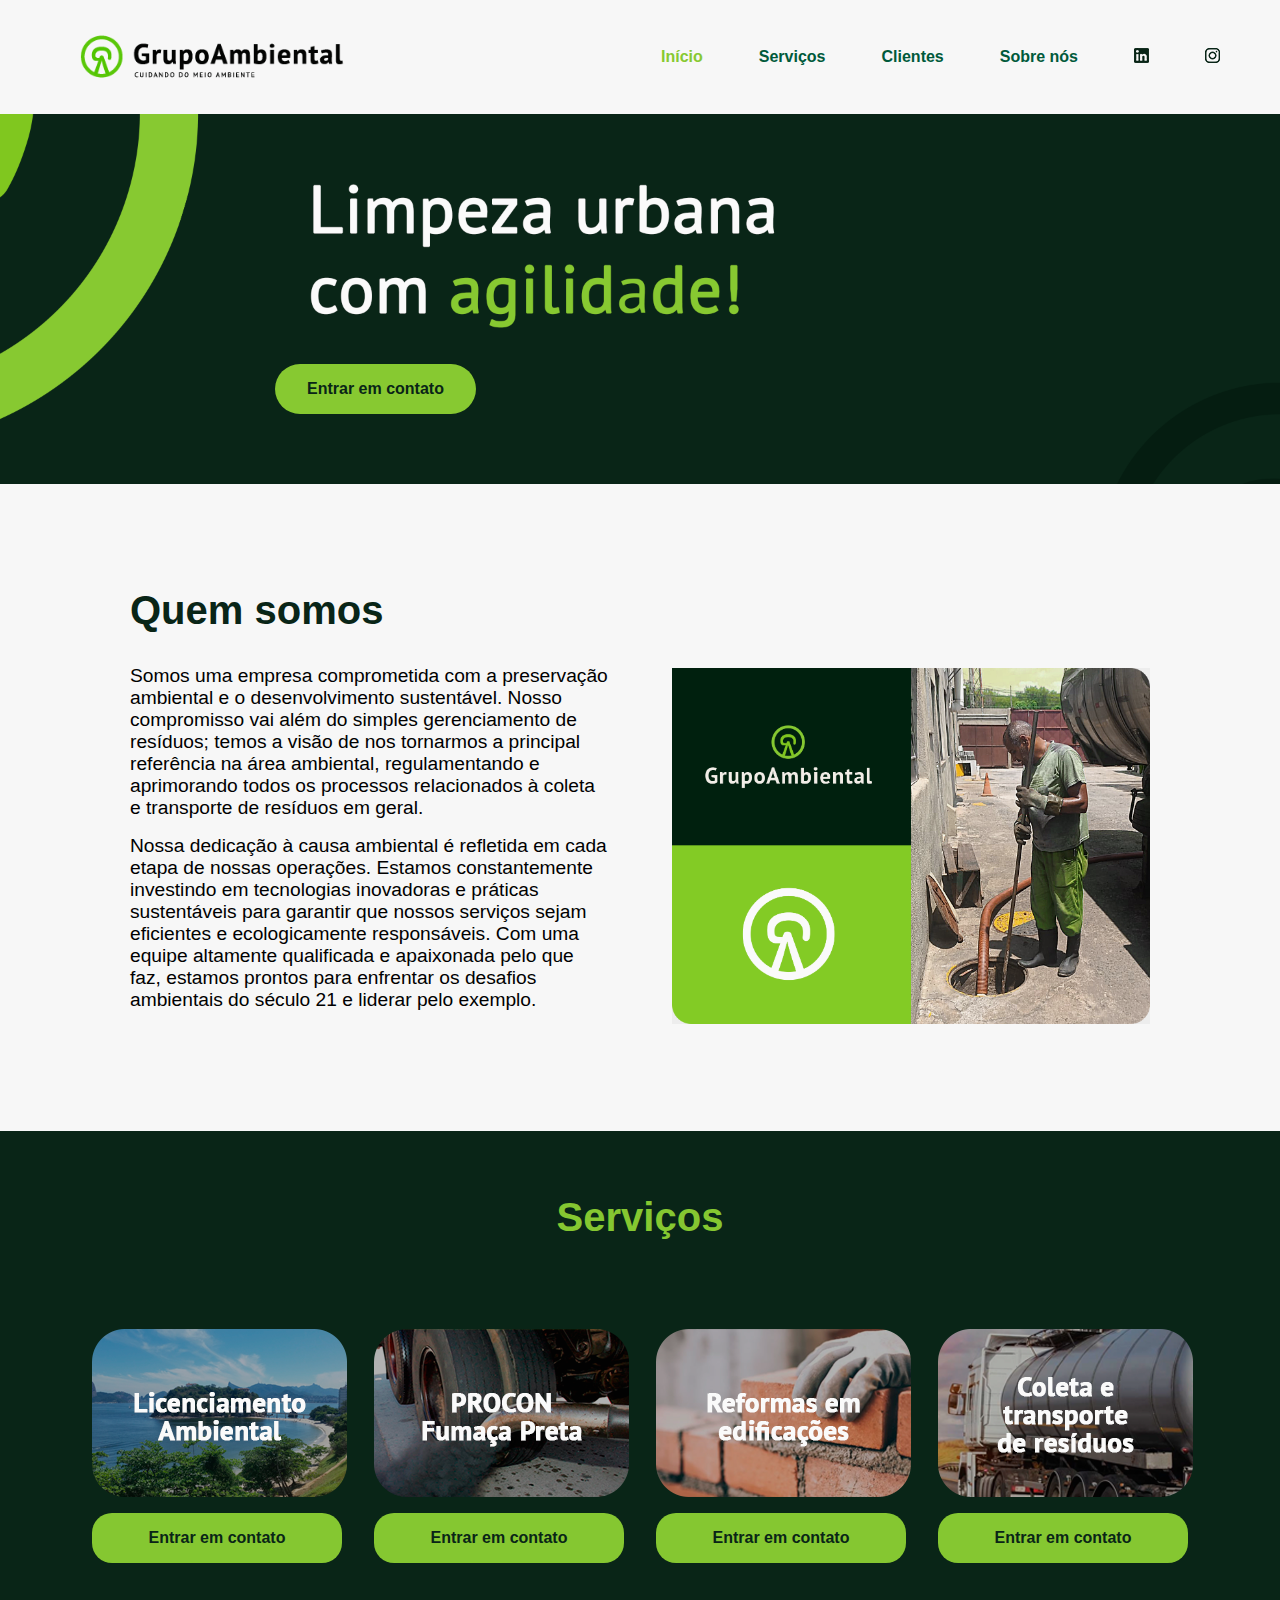
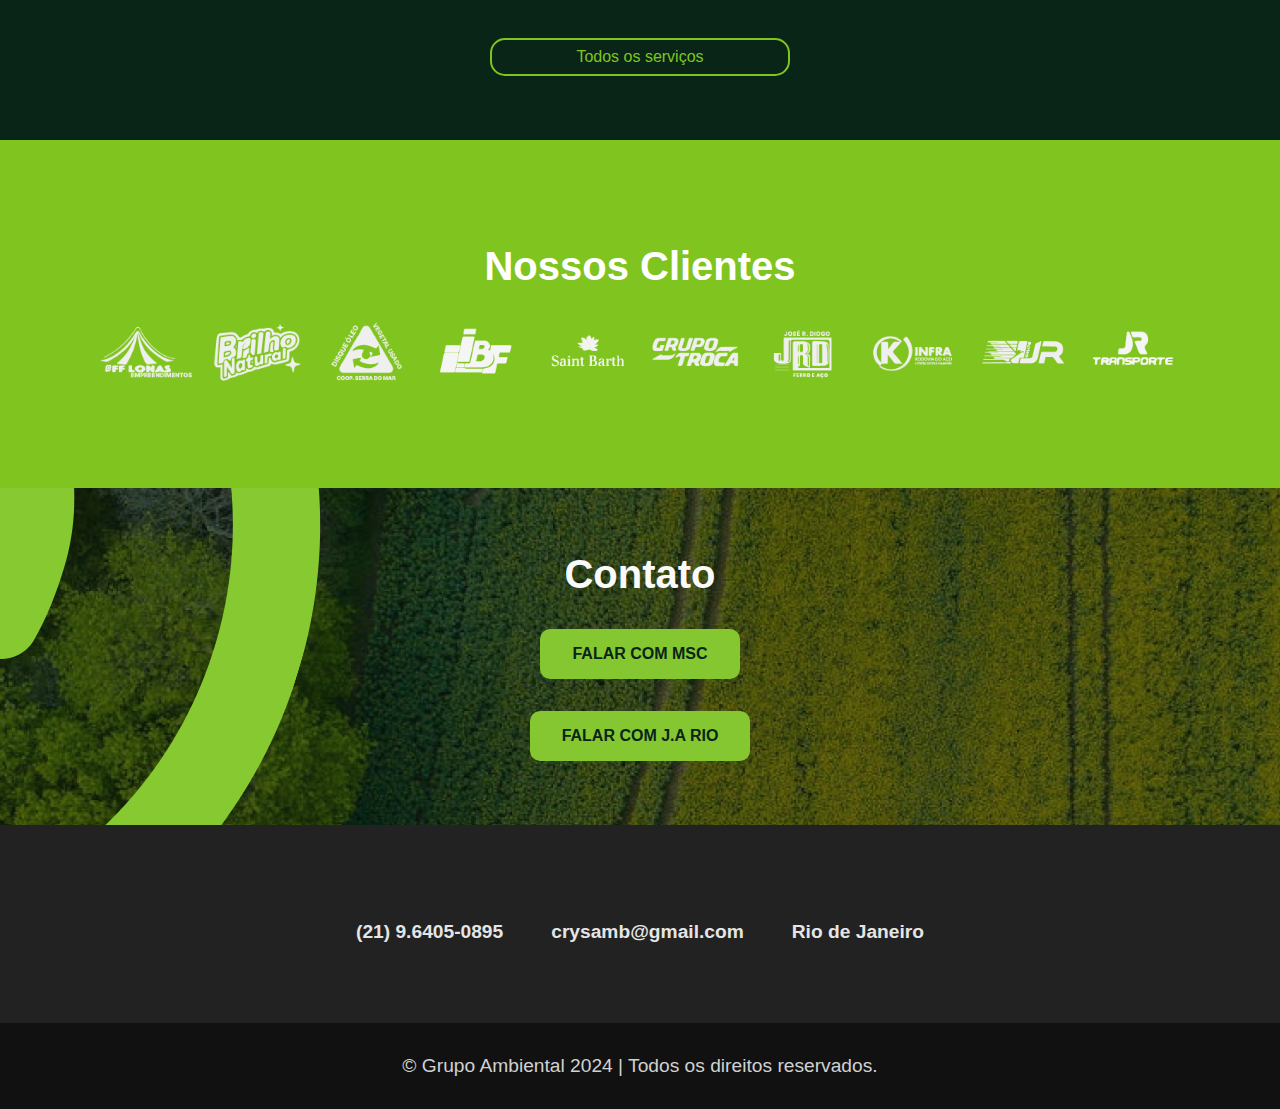
==== index.html @ b9281886 "99.1%" ====
<!DOCTYPE html>
<html lang="pt-BR">

<head>
  <meta charset="UTF-8">
  <meta name="viewport" content="width=device-width, initial-scale=1.0">
  <link rel="icon" href="./assets/img/info/favicon.png" type="image/png">
  <link rel="stylesheet" href="https://cdnjs.cloudflare.com/ajax/libs/font-awesome/6.5.1/css/all.min.css" integrity="sha512-DTOQO9RWCH3ppGqcWaEA1BIZOC6xxalwEsw9c2QQeAIftl+Vegovlnee1c9QX4TctnWMn13TZye+giMm8e2LwA==" crossorigin="anonymous" referrerpolicy="no-referrer" />
  <link rel="stylesheet" href="./assets/css/style.css">
  <title>Grupo Ambiental</title>
</head>

<body>

  <header class="header">
    <nav class="header-nav">
      <a href="./">
        <img class="logo" src="./assets/img/01.png" alt="Logo">
      </a>
      <nav data-menu="suave">
        <ul class="nav">
          <li><a href="./" class="ativo">Início</a></li>
          <li><a href="./assets/pages/servicos.html">Serviços</a></li>
          <li><a href="./assets/pages/clientes.html">Clientes</a></li>
          <li><a href="./assets/pages/sobre-nos.html">Sobre nós</a></li>
          <li>
            <a href="">
              <img src="./assets/img/info/linkedin.png" alt="linedkin">
            </a></li>
          <li>
            <a href="https://www.instagram.com/grupoambientalrj">
              <img src="./assets/img/info/insta.png" alt="linedkin">
            </a></li>  
        </ul>
      </nav>
    </nav>
  </header>

  <section class="banner-bg" id="inicio">
    <div class="banner-container">
      <div class="banner-content">
        <a href="#"><i class="fa-brands fa-whatsapp"></i> Entrar em contato</a>
      </div>
    </div>
  </section>

  <main class="sobre" id="sobre">

    <div class="sobre-container">
      <h2 class="titulo">Quem somos</h2>
      <div class="sobre-content">

        <div class="sobre-item">
          <p>
            Somos uma empresa comprometida com a preservação ambiental e o desenvolvimento sustentável. Nosso compromisso vai além do simples gerenciamento de resíduos; temos a visão de nos tornarmos a principal referência na área ambiental, regulamentando e aprimorando todos os processos relacionados à coleta e transporte de resíduos em geral.
          </p>

          <p>
            Nossa dedicação à causa ambiental é refletida em cada etapa de nossas operações. Estamos constantemente investindo em tecnologias inovadoras e práticas sustentáveis para garantir que nossos serviços sejam eficientes e ecologicamente responsáveis. Com uma equipe altamente qualificada e apaixonada pelo que faz, estamos prontos para enfrentar os desafios ambientais do século 21 e liderar pelo exemplo.
          </p>
        </div>

        <figure>
          <img src="./assets/img/info/foto24.png" alt="imagem 2">
        </figure>
      </div>
    </div>
  </main>

  <section class="servicos" id="servicos">

    <div class="servicos-container">
      <h1 class="titulo">Serviços</h1>
      <div class="servicos-content">

        <div class="serv-item">
          <figure>
            <img src="./assets/img/info/serviço1.png" alt="">
          </figure>
          <a href="https://bit.ly/3y4d1Cp">Entrar em contato</a>
        </div>

        <div class="serv-item">
          <figure>
            <img src="./assets/img/info/serviço2.png" alt="">
          </figure>
          <div class="servico-foto"></div>
          <a href="#">Entrar em contato</a>
        </div>

        <div class="serv-item">
          <figure>
            <img src="./assets/img/info/serviço3.png" alt="">
          </figure>
          <div class="servico-foto"></div>
          <a href="#">Entrar em contato</a>
        </div>

        <div class="serv-item">
          <figure>
            <img src="./assets/img/info/serviço4.png" alt="">
          </figure>
          <div class="servico-foto"></div>
          <a href="#">Entrar em contato</a>
        </div>

        
      </div>
      <a class="outline-btn" href="./assets/pages/servicos.html">Todos os serviços</a>
    </div>
  </section>

  <section class="clientes">
    <div class="clientes-container">
      <h1 class="titulo">Nossos Clientes</h1>
      <div class="clientes-lista">
        <ul id="clientes-carousel">
          <li class="clientes-item">
            <img src="./assets/img/info/logo1.png" alt="Logo Cliente">
          </li>
          <li class="clientes-item">
            <img src="./assets/img/info/logo2.png" alt="Logo Cliente">
          </li>
          <li class="clientes-item">
            <img src="./assets/img/info/logo3.png" alt="Logo Cliente">
          </li>
          <li class="clientes-item">
            <img src="./assets/img/info/logo4.png" alt="Logo Cliente">
          </li>
          <li class="clientes-item">
            <img src="./assets/img/info/logo5.png" alt="Logo Cliente">
          </li>
          <li class="clientes-item">
            <img src="./assets/img/info/logo6.png" alt="Logo Cliente">
          </li>
          <li class="clientes-item">
            <img src="./assets/img/info/logo7.png" alt="Logo Cliente">
          </li>
          <li class="clientes-item">
            <img src="./assets/img/info/logo8.png" alt="Logo Cliente">
          </li>
          <li class="clientes-item">
            <img src="./assets/img/info/logo9.png" alt="Logo Cliente">
          </li>
          <li class="clientes-item">
            <img src="./assets/img/info/logo10.png" alt="Logo Cliente">
          </li>
        </ul>
      </div>
    </div>
  </section>
  
  

  <section class="contato" id="contato">
    <div class="contato-container">
      <h1 class="contato-titulo">Contato</h1>

      <div class="contato-content">
        <a href="https://bit.ly/3y4d1Cp">Falar com MSC</a>
        <a href="https://bit.ly/3UNUGT0">Falar com J.A Rio</a>
      </div>
    </div>
  </section>

  <footer class="footer">
    <div class="footer-container">
      <section class="footer-content">
        <div class="footer-contato">

          <div class="contato-item">
            <i class="fa-solid fa-phone"></i>
            <a href="tel:+5521964050895">(21) 9.6405-0895</a>
          </div>

          <div class="contato-item">
            <i class="fa-solid fa-envelope"></i>
            <a href="mailto:crysamb@gmail.com">crysamb@gmail.com</a>
          </div>

          <div class="contato-item">
            <i class="fa-solid fa-location-dot"></i>
            <a href="#">Rio de Janeiro</a>
          </div>

        </div>
      </section>

    </div>
    <div class="footer-copy-bg">
      <div class="footer-copy">
        <p>&copy; Grupo Ambiental 2024 | Todos os direitos reservados.</p>
      </div>
    </div>
  </footer>
  <script type="module" src="./assets/js/script.js" defer></script>
</body>

</html>
---- assets/css/style.css ----
* {
  margin: 0;
  padding: 0;
  box-sizing: border-box;
}

body {
  font-family: "PT Sans", sans-serif;
  font-weight: 400;
  font-style: normal;
  background-color: #f7f7f7;
}

a {
  text-decoration: none;
  display: block;
}

img {
  max-width: 100%;
  display: block;
}

ul {
  list-style: none;
}

p {
  font-size: 1.2rem;
}

.titulo {
  font-size: 2.5rem;
  margin-bottom: 2rem;
}

.subtitulo {
  font-size: 1.5rem;
  font-weight: 700;
  line-height: 1.5;
}

.header {
  border-bottom: 1px solid rgba(0, 0, 0, 0.2);
}

.header-nav {
  /* background-color: white; */
  max-width: 1200px;
  margin: 0 auto;

  display: flex;
  flex-wrap: wrap;
  /* justify-content: center; */
  justify-content: space-between;
  align-items: center;
}

.logo {
  width: 80%;
}

.header ul {
  display: flex;
  flex-wrap: wrap;
  justify-content: center;
  list-style: none;
  gap: 1rem;
}

.nav li a {
  padding: 10px 20px;
  color: #005a3b;
  font-weight: bold;
}

.nav li a:hover {
  color: rgb(221, 213, 206);
}

nav li a.ativo {
  color: #87c931;
}

.banner-bg {
  display: flex;
  flex-wrap: wrap;
  text-align: center;
  position: relative;
  margin-top: -1px; /* Corrigindo o espaço abaixo da navegação */
}

.banner-bg::before {
  content: '';
  background-image: url('../img/info/foto23.png');
  /* background-size: contain; */
  background-size: 100%;
  background-repeat: no-repeat;
  background-position: center;
  position: absolute;
  top: 0;
  left: 0;
  bottom: 0;
  right: 0;
  opacity: 1;
}

.banner-container {
  position: relative;
  width: 1200px;
  height: 370px;
  margin: 0 auto;
  text-align: left;
  /* background: linear-gradient(to right, rgba(0, 90, 59, 1), rgba(0, 255, 0, 0)); */
}

.banner-content {
  display: flex;
  flex-direction: column;
  justify-content: center;
  color: white;
  /* width: 450px; */
  /* padding: 1.5rem; */
  height: 100%;
  text-align: center;
}

.banner-content h1 {
  font-size: 2.5rem;
  letter-spacing: 1.5px;
  font-weight: bold;
}

.banner-content a {
  background-color: #87c931;
  color: #092517;
  padding: 1rem 2rem;
  border-radius: 50px;
  font-weight: 600;
  /* font-size: 16px; */
  margin-top: 180px;
  margin-left: 235px;
  text-align: center;
  transition: .3s;
  align-self: flex-start;
}

.banner-bg a:hover {
  background-color: rgb(233, 225, 220);
}


.sobre {
  padding: 4rem 0;
}

.sobre-container {
  max-width: 1100px;
  padding: 40px;
  margin: 0 auto;
}

.sobre-container .titulo {
  color: #092517;
}

.subt::after {
  content: '';
  display: block;
  width: 50%;
  height: 2px;
  background-color: chocolate;
  margin: 30px auto;
}

.sobre-content {
  display: grid;
  grid-template-columns: 1fr 1fr;
  flex-wrap: wrap;
  gap: 4rem;
  align-items: center;
}

.sobre-item p {
  margin-bottom: 1rem;
}

.sobre-content img {
  width: 100%;
  /* height: 400px; */
}

.servicos {
  background: #092517;
  text-align: center;
  padding: 4rem 0;
}

.servicos-container {
  max-width: 1200px;
  margin: 0 auto;
}

.servicos-container .titulo {
  color: #85c731;
  margin-bottom: 4rem;
}

.servicos-content {
  display: flex;
  flex-wrap: wrap;
  gap: 2rem;
  padding: 25px;
  justify-content: center;
  align-items: center;
}

.serv-item {
  display: flex;
  flex-direction: column;
  width: 250px;
  color: #85c731;
  transition: 0.3s;
}

.serv-item:hover {
  transform: scale(1.2);
}

.serv-item figure {
  border: none;
  width: 255px;
  height: 168px;
  object-fit: cover;
  border-radius: 20px;
  overflow: hidden;
  margin: 0 auto;
  margin-bottom: 1rem;
}

.serv-item p {
  margin: 0.8rem 0;
}

.serv-item a {
  background: #85c731;
  color: #092517;
  font-weight: bold;
  padding: 1rem 2rem;
  border-radius: 20px;
  transition: .3s;
}

.serv-item a:hover {
  background: chocolate;
}

.outline-btn {
  background: none; /* Removido o preenchimento */
  border: 2px solid #80c51f; /* Adicionado contorno */
  color: #80c51f; /* Cor do texto */
  padding: 0.5rem 1rem; /* Ajuste de espaçamento interno */
  cursor: pointer;
  border-radius: 15px;
  width: 300px;
  margin: 0 auto;
  margin-top: 50px;
}

.outline-btn:hover {
  background: #80c51f; /* Adiciona preenchimento ao passar o mouse */
  color: white; /* Altera a cor do texto ao passar o mouse */
}

.clientes {
  text-align: center;
  background: #80c51f;
  color: white;
  position: relative; /* Adicionado para posicionar as setas */
  padding: 40px;
}

.clientes-container {
  max-width: 90%; /* Reduzindo a largura para 70% */
  margin: 0 auto;
  padding: 4rem 0;
  position: relative; /* Adicionado para posicionar as setas */
}


.clientes ul {
  display: flex;
  flex-wrap: nowrap;
  gap: 1rem;
  justify-content: flex-start; /* Alterado para alinhar as logos à esquerda */
}

.clientes-item{
  width: 200px; 
}

.contato {
  background-image: url("../img/info/bannercontato.png");
}

.contato-container {
  max-width: 1200px;
  margin: 0 auto;
  padding: 4rem 0;
}

.contato-titulo {
  text-align: center;
  margin-bottom: 2rem;
  font-size: 2.5rem;
  color: #fafafa;
}

.contato-content {
  display: flex;
  flex-wrap: wrap;
  flex-direction: column;
  justify-content: center;
  gap: 2rem;
  align-items: center;
}

.contato-content a {
  padding: 1rem 2rem;
  background-color: #85c731;
  border-radius: 10px;
  color: #092517;
  text-transform: uppercase;
  font-weight: bold;
  transition: 0.3s;
}

.contato-content a:hover {
  background-color: chocolate;
}

.footer {
  background-color: #222222;
}

.footer-container {
  max-width: 1200px;
  margin: 0 auto;
  padding: 2rem 0;
}

.footer-content {
  text-align: center;
}

.footer-contato {
  display: flex;
  gap: 3rem;
  justify-content: center;
  padding: 3rem 0;
  flex-wrap: wrap;
}

.contato-item i {
  font-size: 2rem;
  color: #80c51f;
}

.contato-item a {
  margin-top: 1rem;
  color: #e5e5e5;
  font-size: 1.2rem;
  font-weight: bold;
}

.footer-copy-bg {
  background-color: #111111;
}

.footer-copy {
  text-align: center;
  font-size: 1.2rem;
  padding: 2rem 0;
  color: #d1d1d1;
  max-width: 1200px;
  margin: 0 auto;
}

@media (max-width: 900px) {
  .banner-container {
    height: 268px;
  }
  .footer-contato {
    flex-direction: column;
  }
  .sobre-content {
    grid-template-columns: 1fr;
  }
  .clientes-lista {
    overflow-x: auto;
  }
  .clientes ul {
    justify-content: flex-start;
  }
}
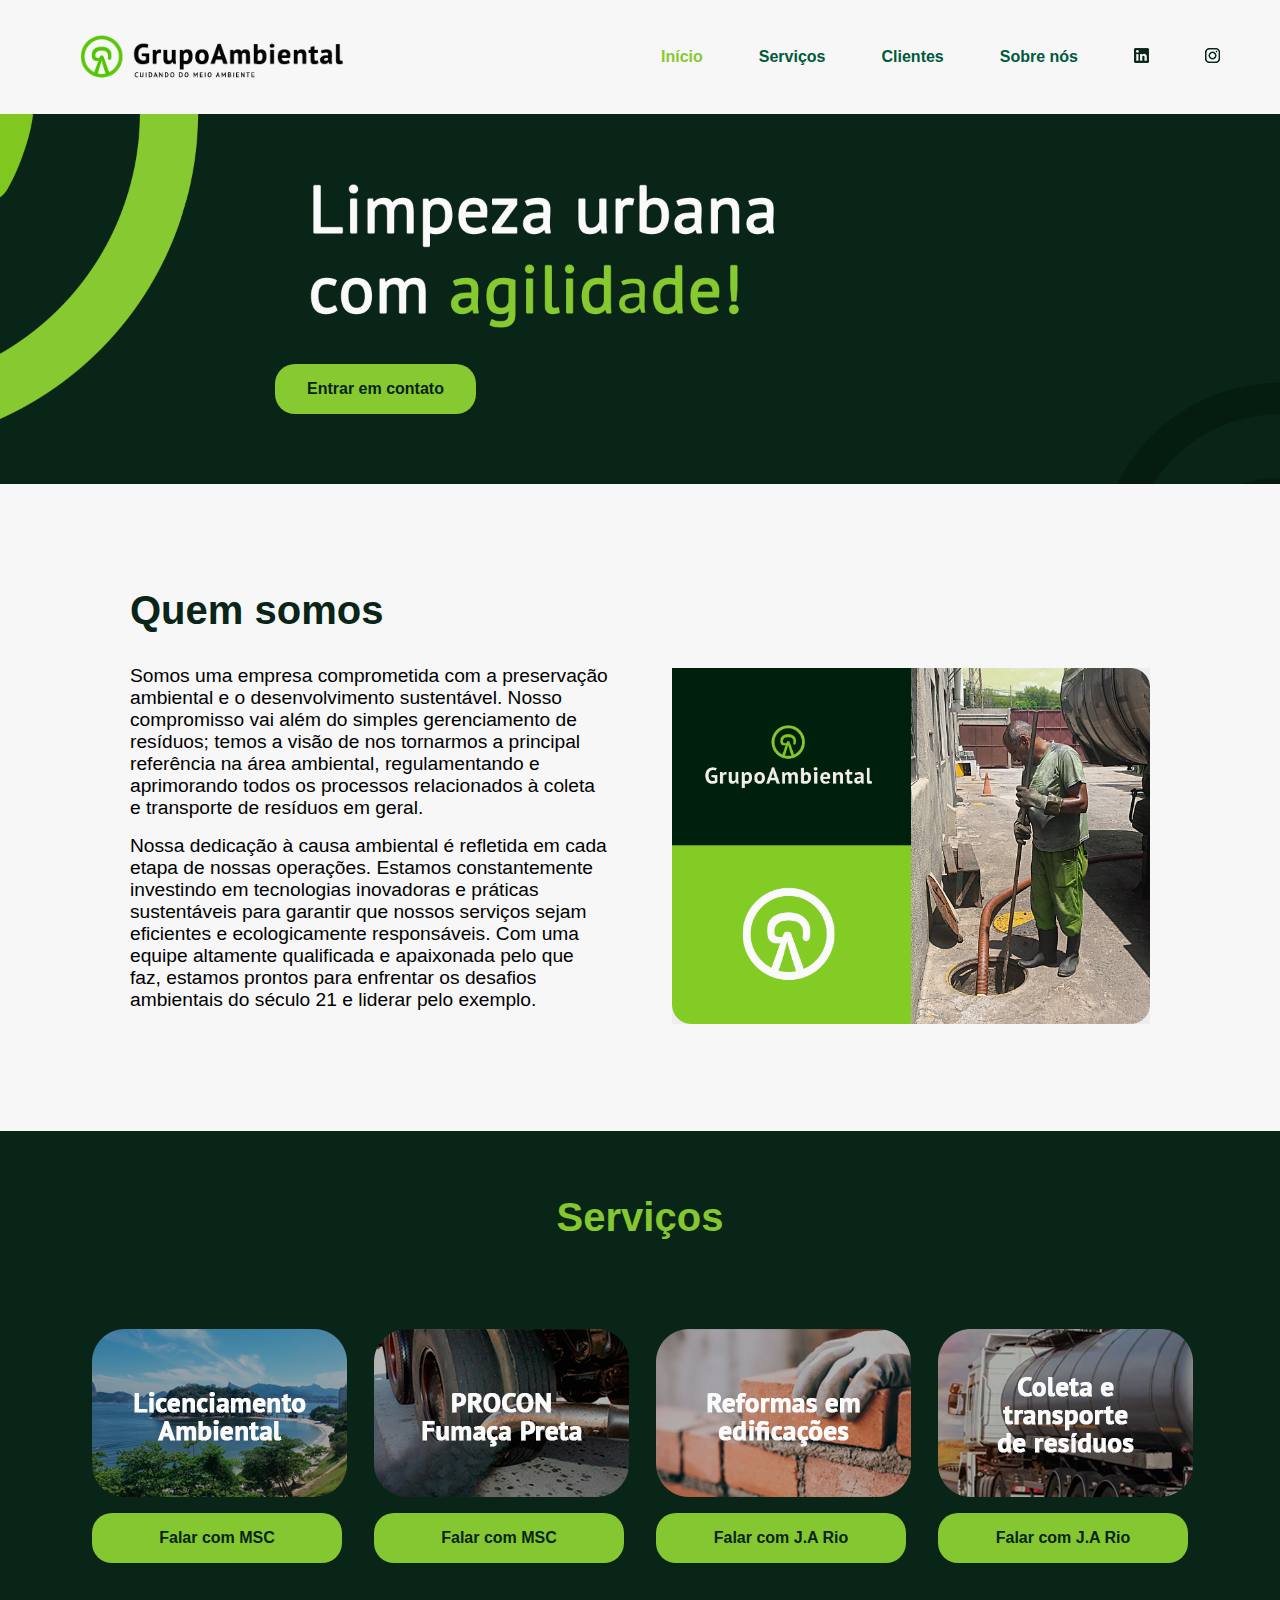
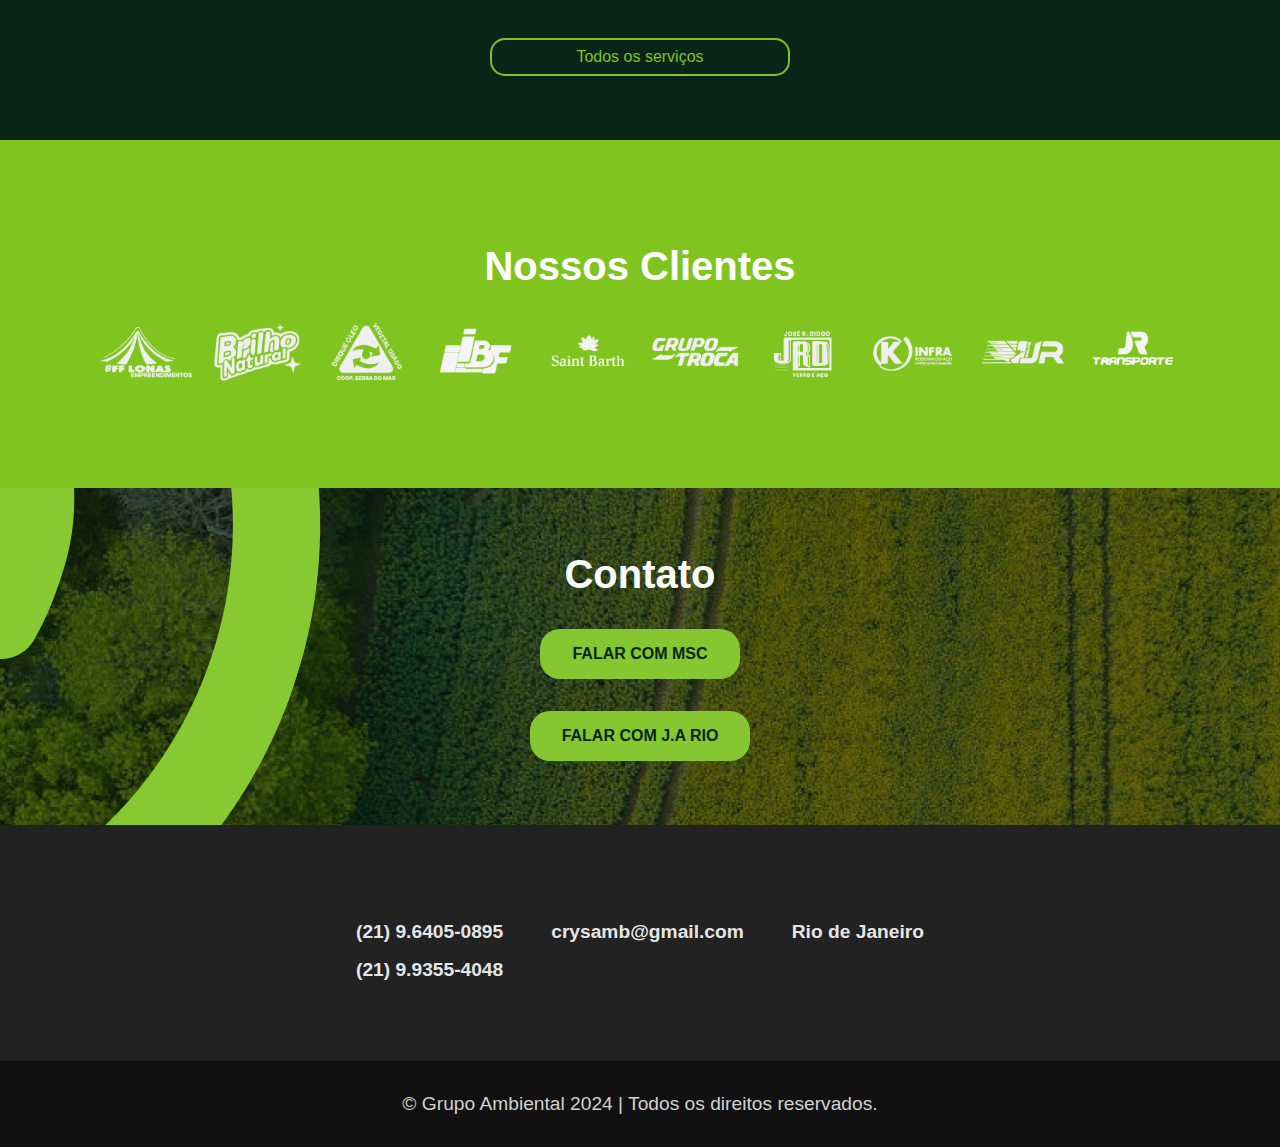
==== commit ba90c6c6: "falta o responsivo" ====
--- a/index.html
+++ b/index.html
@@ -39,7 +39,7 @@
   <section class="banner-bg" id="inicio">
     <div class="banner-container">
       <div class="banner-content">
-        <a href="#"><i class="fa-brands fa-whatsapp"></i> Entrar em contato</a>
+        <a href="#"><i class="fa-brands fa-whatsapp"></i>Entrar em contato</a>
       </div>
     </div>
   </section>
@@ -77,7 +77,8 @@
           <figure>
             <img src="./assets/img/info/serviço1.png" alt="">
           </figure>
-          <a href="https://bit.ly/3y4d1Cp">Entrar em contato</a>
+          
+          <a href="https://bit.ly/3y4d1Cp"><i class="fa-brands fa-whatsapp"></i>Falar com MSC</a>
         </div>
 
         <div class="serv-item">
@@ -85,7 +86,7 @@
             <img src="./assets/img/info/serviço2.png" alt="">
           </figure>
           <div class="servico-foto"></div>
-          <a href="#">Entrar em contato</a>
+          <a href="#"><i class="fa-brands fa-whatsapp"></i>Falar com MSC</a>
         </div>
 
         <div class="serv-item">
@@ -93,7 +94,7 @@
             <img src="./assets/img/info/serviço3.png" alt="">
           </figure>
           <div class="servico-foto"></div>
-          <a href="#">Entrar em contato</a>
+          <a href="#"><i class="fa-brands fa-whatsapp"></i>Falar com J.A Rio</a>
         </div>
 
         <div class="serv-item">
@@ -101,7 +102,7 @@
             <img src="./assets/img/info/serviço4.png" alt="">
           </figure>
           <div class="servico-foto"></div>
-          <a href="#">Entrar em contato</a>
+          <a href="#"><i class="fa-brands fa-whatsapp"></i>Falar com J.A Rio</a>
         </div>
 
         
@@ -157,8 +158,8 @@
       <h1 class="contato-titulo">Contato</h1>
 
       <div class="contato-content">
-        <a href="https://bit.ly/3y4d1Cp">Falar com MSC</a>
-        <a href="https://bit.ly/3UNUGT0">Falar com J.A Rio</a>
+        <a href="https://bit.ly/3y4d1Cp"><i class="fa-brands fa-whatsapp"></i>Falar com MSC</a>
+        <a href="https://bit.ly/3UNUGT0"><i class="fa-brands fa-whatsapp"></i>Falar com J.A Rio</a>
       </div>
     </div>
   </section>
@@ -170,17 +171,19 @@
 
           <div class="contato-item">
             <i class="fa-solid fa-phone"></i>
-            <a href="tel:+5521964050895">(21) 9.6405-0895</a>
+            <a>(21) 9.6405-0895</a>
+            <a>(21) 9.9355-4048</a>
+
           </div>
 
           <div class="contato-item">
             <i class="fa-solid fa-envelope"></i>
-            <a href="mailto:crysamb@gmail.com">crysamb@gmail.com</a>
+            <a>crysamb@gmail.com</a>
           </div>
 
           <div class="contato-item">
             <i class="fa-solid fa-location-dot"></i>
-            <a href="#">Rio de Janeiro</a>
+            <a>Rio de Janeiro</a>
           </div>
 
         </div>
--- a/assets/css/style.css
+++ b/assets/css/style.css
@@ -135,7 +135,7 @@
   background-color: #87c931;
   color: #092517;
   padding: 1rem 2rem;
-  border-radius: 50px;
+  border-radius: 20px;
   font-weight: 600;
   /* font-size: 16px; */
   margin-top: 180px;
@@ -144,6 +144,7 @@
   transition: .3s;
   align-self: flex-start;
 }
+
 
 .banner-bg a:hover {
   background-color: rgb(233, 225, 220);
@@ -328,7 +329,7 @@
 .contato-content a {
   padding: 1rem 2rem;
   background-color: #85c731;
-  border-radius: 10px;
+  border-radius: 20px;
   color: #092517;
   text-transform: uppercase;
   font-weight: bold;
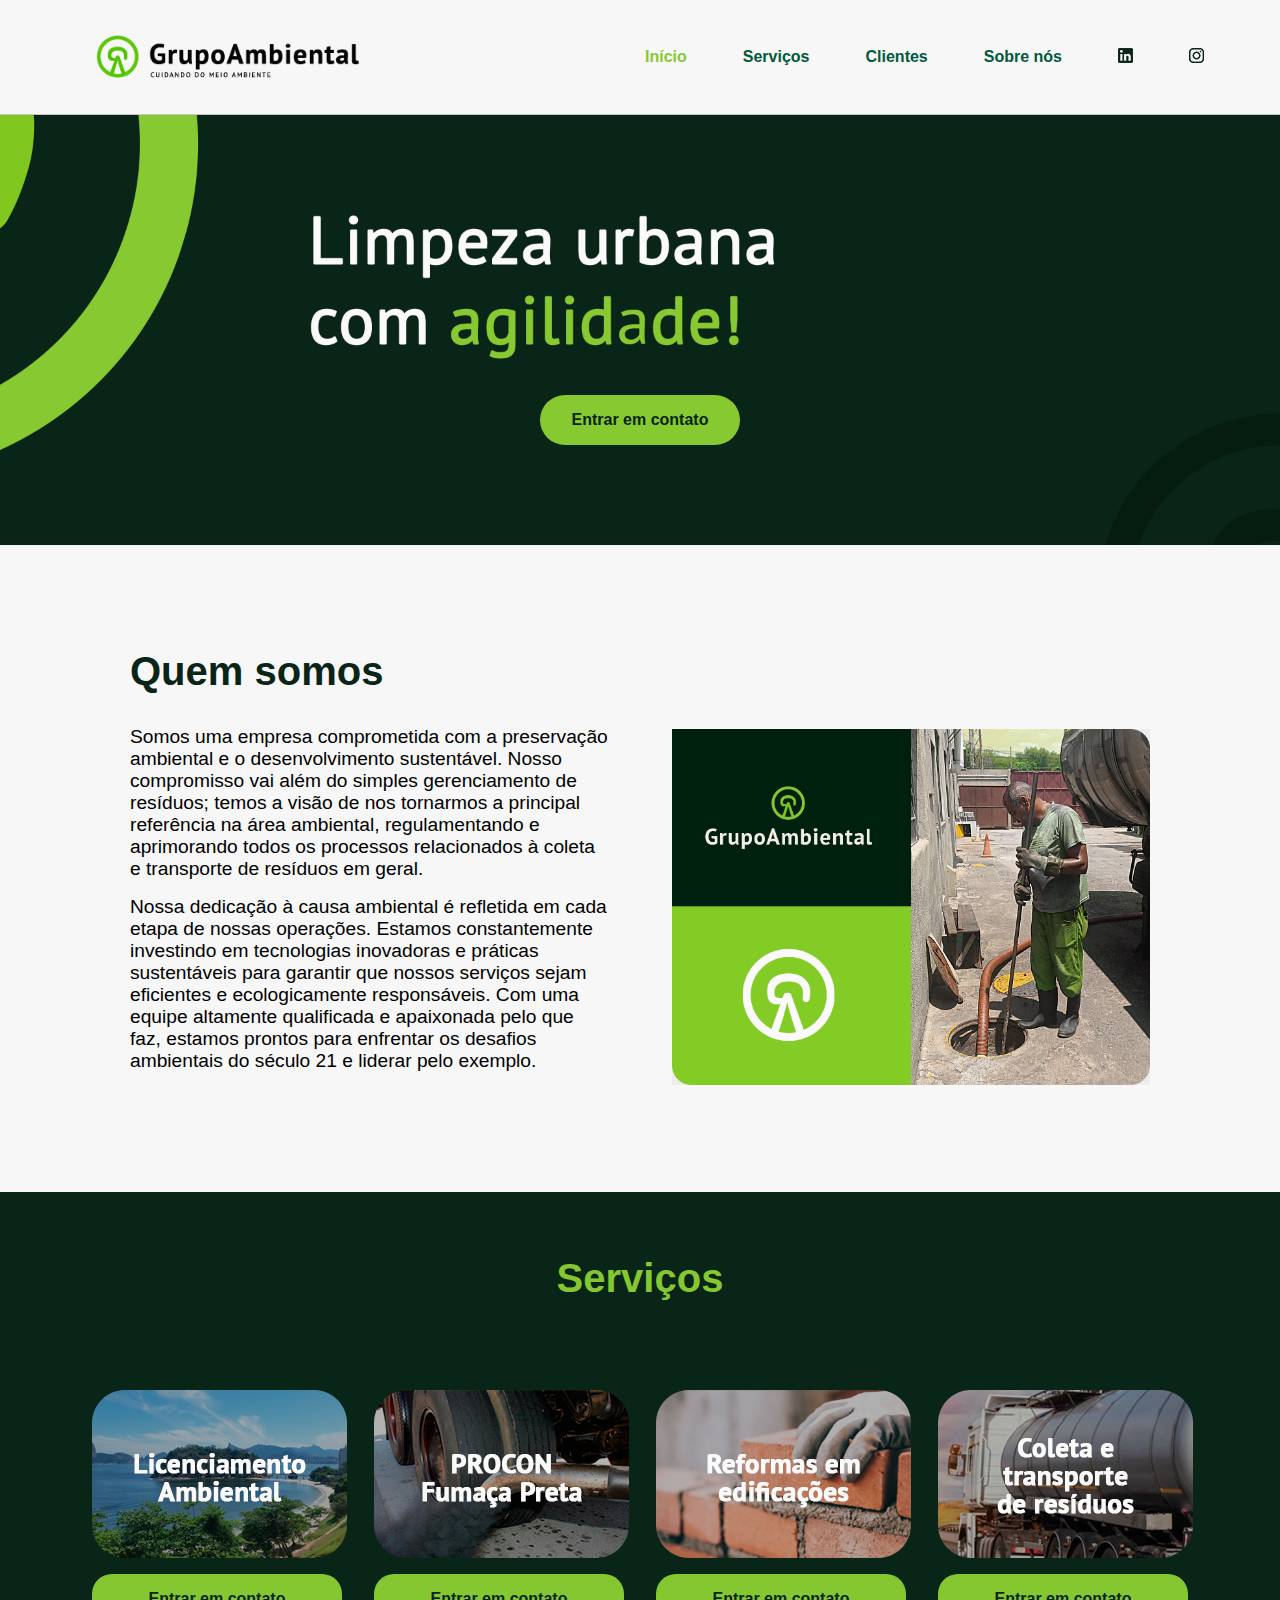
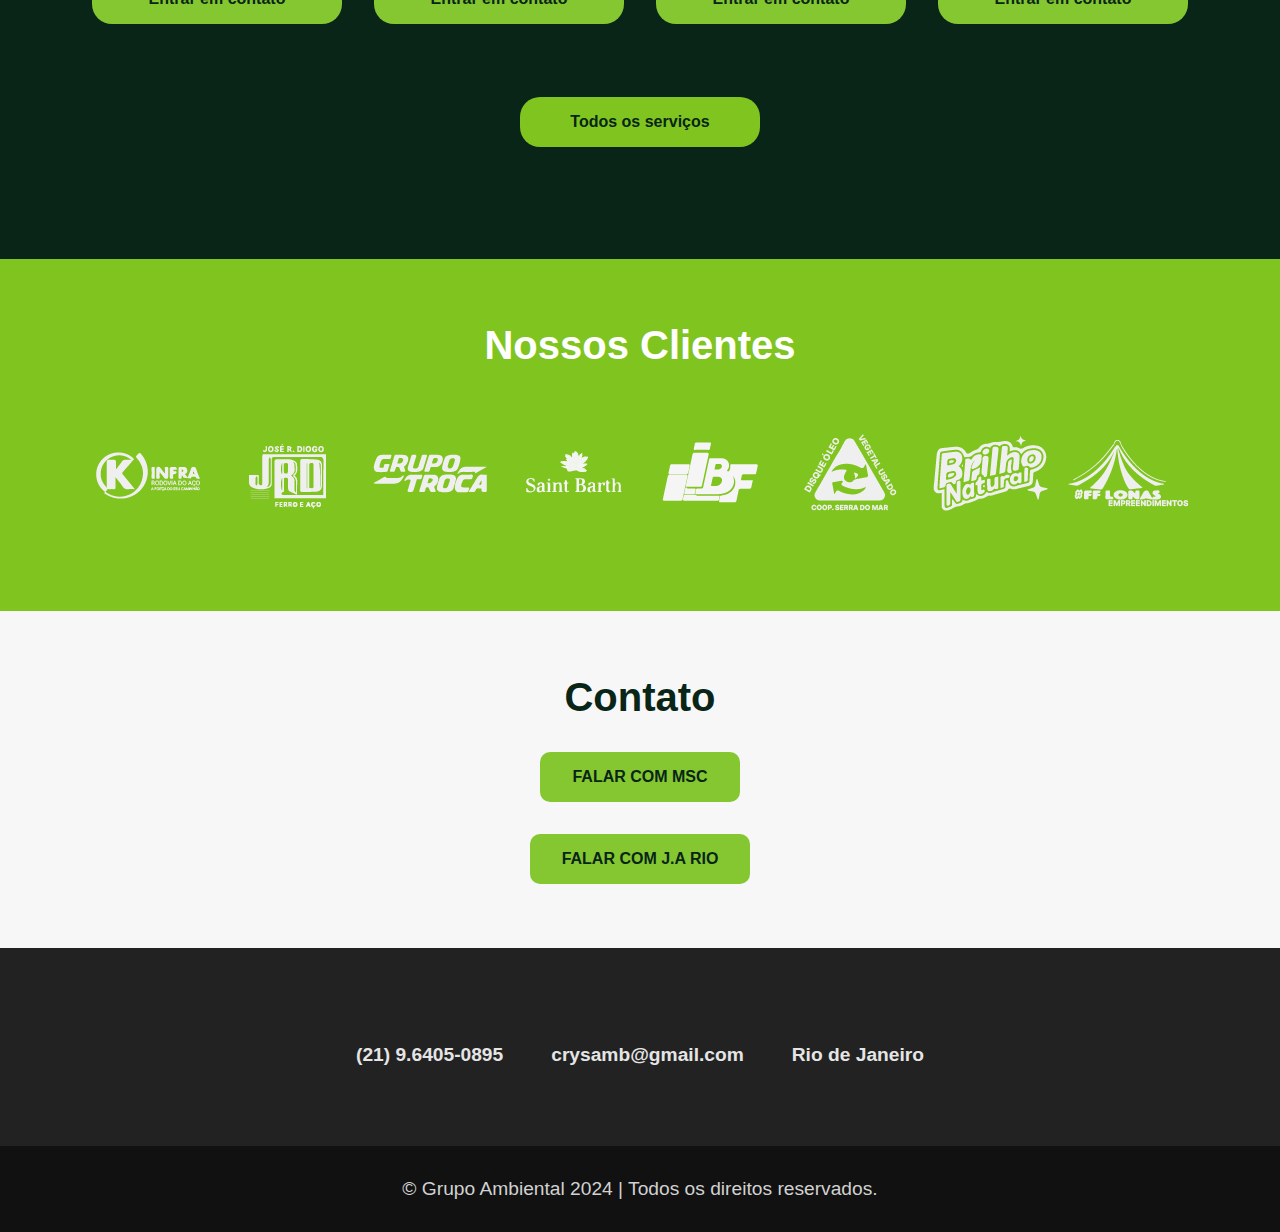
==== commit 5145db85: "Merge pull request #1 from freelancer-friends/lucasnovo" ====
--- a/index.html
+++ b/index.html
@@ -17,8 +17,11 @@
       <a href="./">
         <img class="logo" src="./assets/img/01.png" alt="Logo">
       </a>
-      <nav data-menu="suave">
-        <ul class="nav">
+      <nav id="nav">
+        <button id="btn-mobile">Menu
+          <span id="hamburguer"></span>
+        </button>
+        <ul id="menu">
           <li><a href="./" class="ativo">Início</a></li>
           <li><a href="./assets/pages/servicos.html">Serviços</a></li>
           <li><a href="./assets/pages/clientes.html">Clientes</a></li>
@@ -26,11 +29,13 @@
           <li>
             <a href="">
               <img src="./assets/img/info/linkedin.png" alt="linedkin">
-            </a></li>
+            </a>
+          </li>
           <li>
             <a href="https://www.instagram.com/grupoambientalrj">
               <img src="./assets/img/info/insta.png" alt="linedkin">
-            </a></li>  
+            </a>
+          </li>
         </ul>
       </nav>
     </nav>
@@ -39,7 +44,7 @@
   <section class="banner-bg" id="inicio">
     <div class="banner-container">
       <div class="banner-content">
-        <a href="#"><i class="fa-brands fa-whatsapp"></i>Entrar em contato</a>
+        <a href="#"><i class="fa-brands fa-whatsapp"></i> Entrar em contato</a>
       </div>
     </div>
   </section>
@@ -77,8 +82,7 @@
           <figure>
             <img src="./assets/img/info/serviço1.png" alt="">
           </figure>
-          
-          <a href="https://bit.ly/3y4d1Cp"><i class="fa-brands fa-whatsapp"></i>Falar com MSC</a>
+          <a href="https://bit.ly/3y4d1Cp">Entrar em contato</a>
         </div>
 
         <div class="serv-item">
@@ -86,7 +90,7 @@
             <img src="./assets/img/info/serviço2.png" alt="">
           </figure>
           <div class="servico-foto"></div>
-          <a href="#"><i class="fa-brands fa-whatsapp"></i>Falar com MSC</a>
+          <a href="#">Entrar em contato</a>
         </div>
 
         <div class="serv-item">
@@ -94,7 +98,7 @@
             <img src="./assets/img/info/serviço3.png" alt="">
           </figure>
           <div class="servico-foto"></div>
-          <a href="#"><i class="fa-brands fa-whatsapp"></i>Falar com J.A Rio</a>
+          <a href="#">Entrar em contato</a>
         </div>
 
         <div class="serv-item">
@@ -102,12 +106,10 @@
             <img src="./assets/img/info/serviço4.png" alt="">
           </figure>
           <div class="servico-foto"></div>
-          <a href="#"><i class="fa-brands fa-whatsapp"></i>Falar com J.A Rio</a>
+          <a href="#">Entrar em contato</a>
         </div>
-
-        
       </div>
-      <a class="outline-btn" href="./assets/pages/servicos.html">Todos os serviços</a>
+      <a class="btn-all-servicos" href="./assets/pages/servicos.html">Todos os serviços</a>
     </div>
   </section>
 
@@ -115,51 +117,42 @@
     <div class="clientes-container">
       <h1 class="titulo">Nossos Clientes</h1>
       <div class="clientes-lista">
-        <ul id="clientes-carousel">
+        <ul>
           <li class="clientes-item">
-            <img src="./assets/img/info/logo1.png" alt="Logo Cliente">
+            <img src="./assets/img/info/logo8.png" alt="Logo Cliente">
+          </li>
+          <li class="clientes-item">
+            <img src="./assets/img/info/logo7.png" alt="Logo Cliente">
+          </li>
+          <li class="clientes-item">
+            <img src="./assets/img/info/logo6.png" alt="Logo Cliente">
+          </li>
+          <li class="clientes-item">
+            <img src="./assets/img/info/logo5.png" alt="Logo Cliente">
+          </li>
+          <li class="clientes-item">
+            <img src="./assets/img/info/logo4.png" alt="Logo Cliente">
+          </li>
+          <li class="clientes-item">
+            <img src="./assets/img/info/logo3.png" alt="Logo Cliente">
           </li>
           <li class="clientes-item">
             <img src="./assets/img/info/logo2.png" alt="Logo Cliente">
           </li>
           <li class="clientes-item">
-            <img src="./assets/img/info/logo3.png" alt="Logo Cliente">
-          </li>
-          <li class="clientes-item">
-            <img src="./assets/img/info/logo4.png" alt="Logo Cliente">
-          </li>
-          <li class="clientes-item">
-            <img src="./assets/img/info/logo5.png" alt="Logo Cliente">
-          </li>
-          <li class="clientes-item">
-            <img src="./assets/img/info/logo6.png" alt="Logo Cliente">
-          </li>
-          <li class="clientes-item">
-            <img src="./assets/img/info/logo7.png" alt="Logo Cliente">
-          </li>
-          <li class="clientes-item">
-            <img src="./assets/img/info/logo8.png" alt="Logo Cliente">
-          </li>
-          <li class="clientes-item">
-            <img src="./assets/img/info/logo9.png" alt="Logo Cliente">
-          </li>
-          <li class="clientes-item">
-            <img src="./assets/img/info/logo10.png" alt="Logo Cliente">
+            <img src="./assets/img/info/logo1.png" alt="Logo Cliente">
           </li>
         </ul>
       </div>
     </div>
   </section>
-  
-  
 
   <section class="contato" id="contato">
     <div class="contato-container">
       <h1 class="contato-titulo">Contato</h1>
-
       <div class="contato-content">
-        <a href="https://bit.ly/3y4d1Cp"><i class="fa-brands fa-whatsapp"></i>Falar com MSC</a>
-        <a href="https://bit.ly/3UNUGT0"><i class="fa-brands fa-whatsapp"></i>Falar com J.A Rio</a>
+        <a href="https://bit.ly/3y4d1Cp">Falar com MSC</a>
+        <a href="https://bit.ly/3UNUGT0">Falar com J.A Rio</a>
       </div>
     </div>
   </section>
@@ -171,19 +164,17 @@
 
           <div class="contato-item">
             <i class="fa-solid fa-phone"></i>
-            <a>(21) 9.6405-0895</a>
-            <a>(21) 9.9355-4048</a>
-
+            <a href="tel:+5521964050895">(21) 9.6405-0895</a>
           </div>
 
           <div class="contato-item">
             <i class="fa-solid fa-envelope"></i>
-            <a>crysamb@gmail.com</a>
+            <a href="mailto:crysamb@gmail.com">crysamb@gmail.com</a>
           </div>
 
           <div class="contato-item">
             <i class="fa-solid fa-location-dot"></i>
-            <a>Rio de Janeiro</a>
+            <a href="#">Rio de Janeiro</a>
           </div>
 
         </div>
--- a/assets/css/style.css
+++ b/assets/css/style.css
@@ -45,22 +45,20 @@
 }
 
 .header-nav {
-  /* background-color: white; */
-  max-width: 1200px;
-  margin: 0 auto;
-
-  display: flex;
-  flex-wrap: wrap;
-  /* justify-content: center; */
+  max-width: 1200px;
+  margin: 0 auto;
+  display: flex;
+  flex-wrap: wrap;
   justify-content: space-between;
   align-items: center;
+  padding: 0 1rem;
 }
 
 .logo {
   width: 80%;
 }
 
-.header ul {
+#menu {
   display: flex;
   flex-wrap: wrap;
   justify-content: center;
@@ -68,37 +66,45 @@
   gap: 1rem;
 }
 
-.nav li a {
+#menu li a {
   padding: 10px 20px;
   color: #005a3b;
   font-weight: bold;
 }
 
-.nav li a:hover {
+#menu li a:hover {
   color: rgb(221, 213, 206);
 }
 
-nav li a.ativo {
+#menu li a.ativo {
   color: #87c931;
 }
 
+.ativo {
+  color: red;
+}
+
+#btn-mobile {
+  display: none;
+}
+
 .banner-bg {
   display: flex;
-  flex-wrap: wrap;
-  text-align: center;
+  /* flex-wrap: wrap; */
+  /* text-align: center; */
   position: relative;
-  margin-top: -1px; /* Corrigindo o espaço abaixo da navegação */
+  height: 430px;
 }
 
 .banner-bg::before {
   content: '';
   background-image: url('../img/info/foto23.png');
-  /* background-size: contain; */
   background-size: 100%;
   background-repeat: no-repeat;
   background-position: center;
   position: absolute;
   top: 0;
+  /* width: 100%; */
   left: 0;
   bottom: 0;
   right: 0;
@@ -107,11 +113,10 @@
 
 .banner-container {
   position: relative;
-  width: 1200px;
-  height: 370px;
+  /* width: 1200px; */
+  /* height: 370px; */
   margin: 0 auto;
   text-align: left;
-  /* background: linear-gradient(to right, rgba(0, 90, 59, 1), rgba(0, 255, 0, 0)); */
 }
 
 .banner-content {
@@ -135,21 +140,19 @@
   background-color: #87c931;
   color: #092517;
   padding: 1rem 2rem;
-  border-radius: 20px;
+  border-radius: 50px;
   font-weight: 600;
   /* font-size: 16px; */
   margin-top: 180px;
-  margin-left: 235px;
+  /* margin-left: 235px; */
   text-align: center;
   transition: .3s;
   align-self: flex-start;
 }
 
-
 .banner-bg a:hover {
   background-color: rgb(233, 225, 220);
 }
-
 
 .sobre {
   padding: 4rem 0;
@@ -256,52 +259,56 @@
   background: chocolate;
 }
 
-.outline-btn {
-  background: none; /* Removido o preenchimento */
-  border: 2px solid #80c51f; /* Adicionado contorno */
-  color: #80c51f; /* Cor do texto */
-  padding: 0.5rem 1rem; /* Ajuste de espaçamento interno */
-  cursor: pointer;
-  border-radius: 15px;
-  width: 300px;
-  margin: 0 auto;
-  margin-top: 50px;
-}
-
-.outline-btn:hover {
-  background: #80c51f; /* Adiciona preenchimento ao passar o mouse */
-  color: white; /* Altera a cor do texto ao passar o mouse */
+.btn-all-servicos {
+  padding: 1rem 2rem;
+  text-align: center;
+  width: 20%;
+  justify-content: center;
+  margin: 3rem auto;
+  background-color: #80c51f;
+  border-radius: 20px;
+  color: #092517;
+  font-weight: bold;
+  transition: 0.3s;
+}
+
+.btn-all-servicos:hover {
+  background: chocolate;
 }
 
 .clientes {
   text-align: center;
   background: #80c51f;
   color: white;
-  position: relative; /* Adicionado para posicionar as setas */
-  padding: 40px;
 }
 
 .clientes-container {
-  max-width: 90%; /* Reduzindo a largura para 70% */
+  max-width: 1200px;
   margin: 0 auto;
   padding: 4rem 0;
-  position: relative; /* Adicionado para posicionar as setas */
-}
-
+}
+
+.clientes-lista {
+  padding: 2rem;
+}
+
+.clientes-item {
+  min-width: 124px;
+}
 
 .clientes ul {
   display: flex;
   flex-wrap: nowrap;
   gap: 1rem;
-  justify-content: flex-start; /* Alterado para alinhar as logos à esquerda */
-}
-
-.clientes-item{
-  width: 200px; 
-}
-
-.contato {
-  background-image: url("../img/info/bannercontato.png");
+  justify-content: center;
+  
+}
+
+.cliente-item {
+  font-family:'Gill Sans', 'Gill Sans MT', Calibri, 'Trebuchet MS', sans-serif;
+  font-size: 2rem;
+  font-weight: bold;
+  color: white;
 }
 
 .contato-container {
@@ -314,7 +321,7 @@
   text-align: center;
   margin-bottom: 2rem;
   font-size: 2.5rem;
-  color: #fafafa;
+  color: #092517;
 }
 
 .contato-content {
@@ -329,7 +336,7 @@
 .contato-content a {
   padding: 1rem 2rem;
   background-color: #85c731;
-  border-radius: 20px;
+  border-radius: 10px;
   color: #092517;
   text-transform: uppercase;
   font-weight: bold;
@@ -388,6 +395,16 @@
 }
 
 @media (max-width: 900px) {
+  .banner-bg {
+    height: 337px;
+  }
+  .header-nav {
+    flex-wrap: nowrap;
+  }
+  #nav {
+    border: 2px solid;
+    border-radius: 5px;
+  }
   .banner-container {
     height: 268px;
   }
@@ -403,4 +420,59 @@
   .clientes ul {
     justify-content: flex-start;
   }
-}
+  #menu {
+    display: block;
+    position: absolute;
+    width: 100%;
+    top: 114px;
+    right: 0px;
+    background-color: #f7f7f7;
+    height: 0px;
+    transition: .6s;
+    z-index: 100;
+    visibility: hidden;
+    overflow-y: hidden;
+  }
+  #nav.active #menu{
+    height: calc(100vh - 114px);
+    visibility: visible;
+    overflow-y: auto;
+  }
+  #menu a {
+    padding: 1rem 0;
+    margin: 0 1rem;
+    border-bottom: 2px solid rgba(0, 0, 0, 0.08);
+  }
+  #btn-mobile {
+    display: flex;
+    padding: .5rem 1rem;
+    font-size: 1rem;
+    border: none;
+    background: none;
+    cursor: pointer;
+    gap: .5rem;
+  }
+  #hamburguer {
+    border-top: 2px solid;
+    width: 20px;
+    transition: .3s;
+  }
+  #hamburguer::after, #hamburguer::before {
+    content: '';
+    display: block;
+    width: 20px;
+    height: 2px;
+    background-color: currentColor;
+    margin-top: 5px;
+    
+  }
+  #nav.active #hamburguer {
+    transform: rotate(90deg);
+  }
+}
+
+@media (max-width: 400px) {
+  .banner-bg {
+    height: 153;
+  }
+}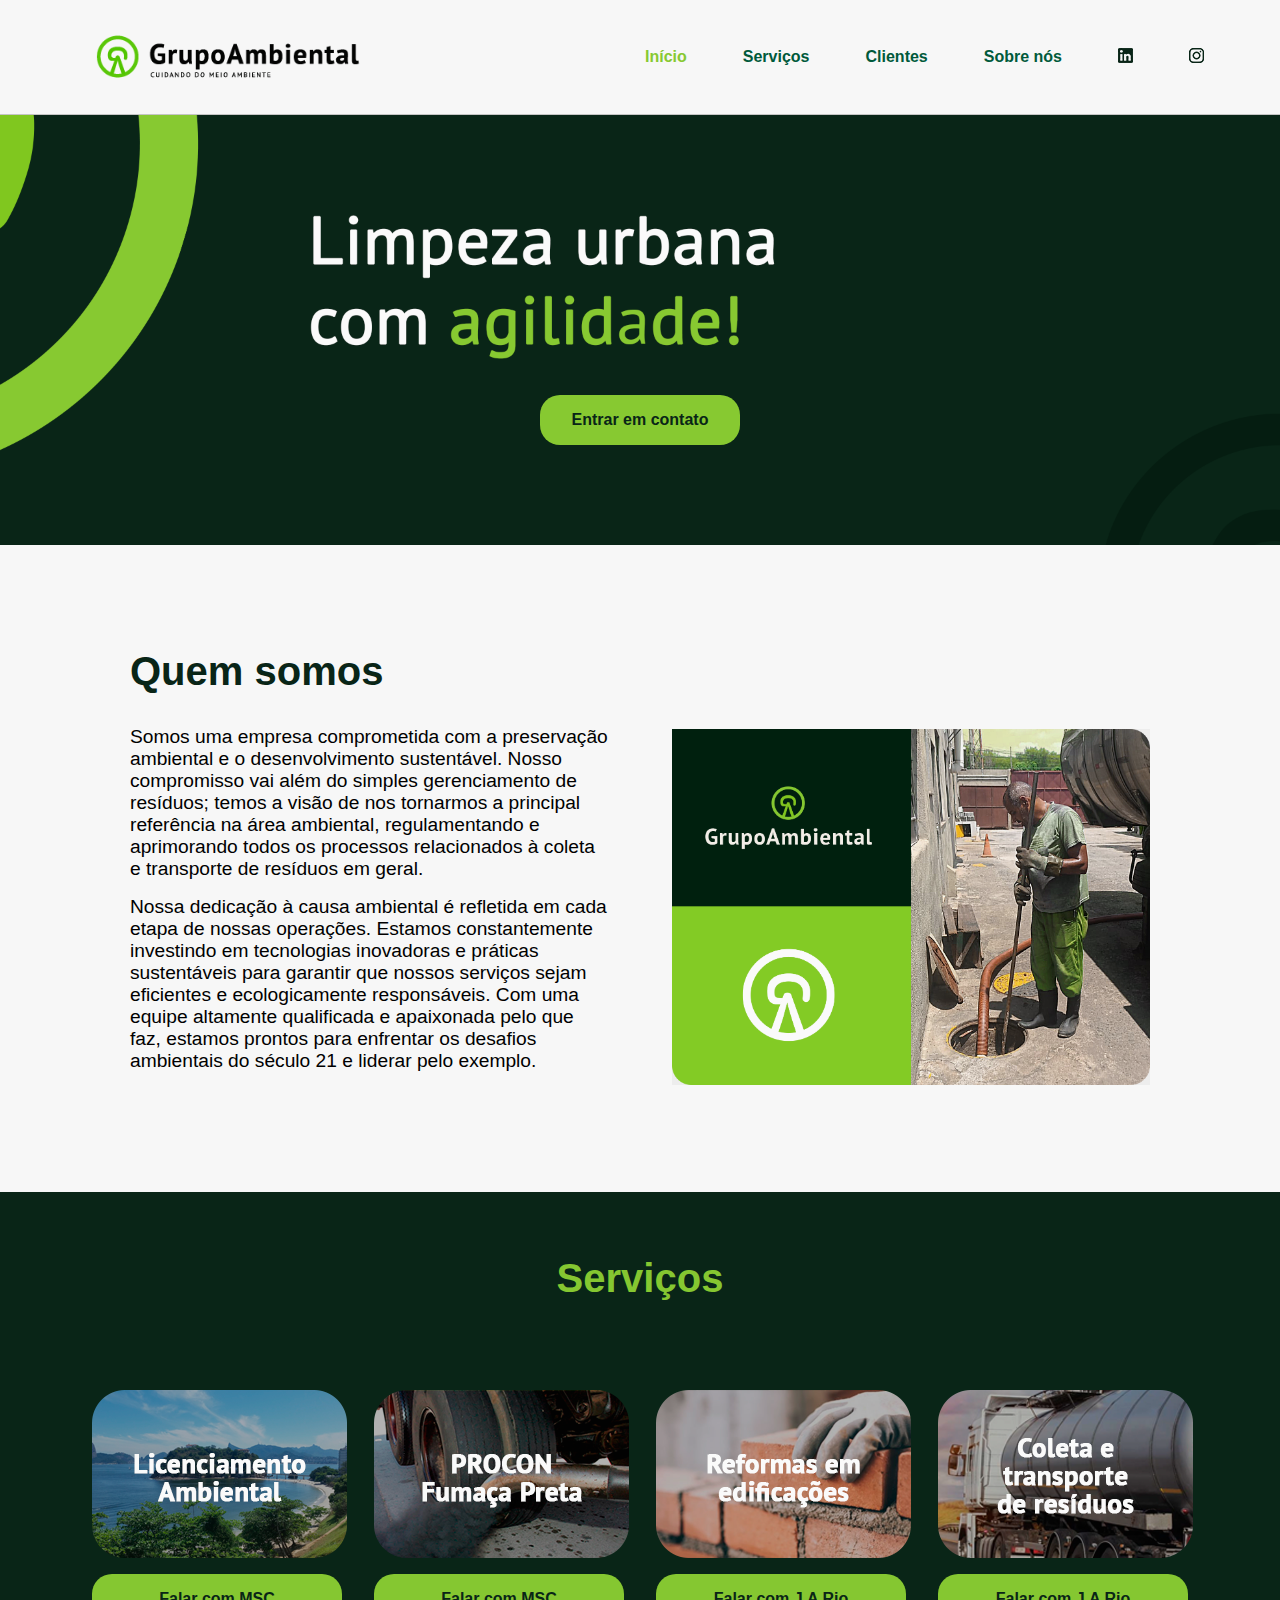
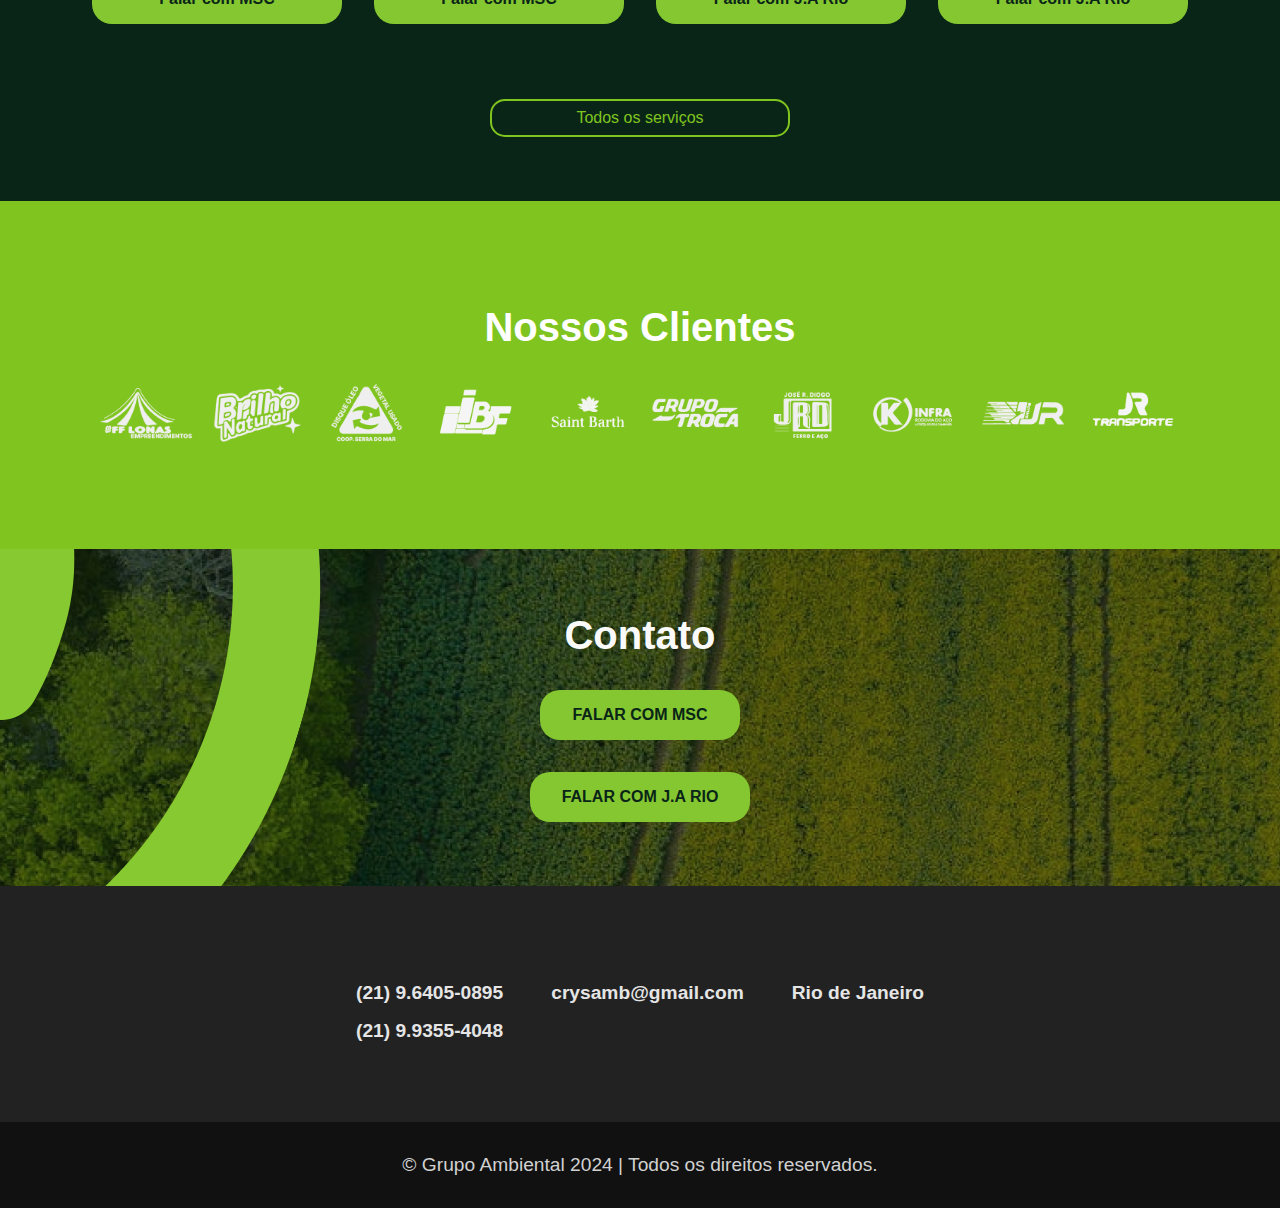
==== commit 54ce18ae: "Merge branch 'daniel' into lucasnovo" ====
--- a/index.html
+++ b/index.html
@@ -44,7 +44,7 @@
   <section class="banner-bg" id="inicio">
     <div class="banner-container">
       <div class="banner-content">
-        <a href="#"><i class="fa-brands fa-whatsapp"></i> Entrar em contato</a>
+        <a href="#"><i class="fa-brands fa-whatsapp"></i>Entrar em contato</a>
       </div>
     </div>
   </section>
@@ -82,7 +82,8 @@
           <figure>
             <img src="./assets/img/info/serviço1.png" alt="">
           </figure>
-          <a href="https://bit.ly/3y4d1Cp">Entrar em contato</a>
+          
+          <a href="https://bit.ly/3y4d1Cp"><i class="fa-brands fa-whatsapp"></i>Falar com MSC</a>
         </div>
 
         <div class="serv-item">
@@ -90,7 +91,7 @@
             <img src="./assets/img/info/serviço2.png" alt="">
           </figure>
           <div class="servico-foto"></div>
-          <a href="#">Entrar em contato</a>
+          <a href="#"><i class="fa-brands fa-whatsapp"></i>Falar com MSC</a>
         </div>
 
         <div class="serv-item">
@@ -98,7 +99,7 @@
             <img src="./assets/img/info/serviço3.png" alt="">
           </figure>
           <div class="servico-foto"></div>
-          <a href="#">Entrar em contato</a>
+          <a href="#"><i class="fa-brands fa-whatsapp"></i>Falar com J.A Rio</a>
         </div>
 
         <div class="serv-item">
@@ -106,10 +107,12 @@
             <img src="./assets/img/info/serviço4.png" alt="">
           </figure>
           <div class="servico-foto"></div>
-          <a href="#">Entrar em contato</a>
-        </div>
-      </div>
-      <a class="btn-all-servicos" href="./assets/pages/servicos.html">Todos os serviços</a>
+          <a href="#"><i class="fa-brands fa-whatsapp"></i>Falar com J.A Rio</a>
+        </div>
+
+        
+      </div>
+      <a class="outline-btn" href="./assets/pages/servicos.html">Todos os serviços</a>
     </div>
   </section>
 
@@ -117,42 +120,51 @@
     <div class="clientes-container">
       <h1 class="titulo">Nossos Clientes</h1>
       <div class="clientes-lista">
-        <ul>
+        <ul id="clientes-carousel">
+          <li class="clientes-item">
+            <img src="./assets/img/info/logo1.png" alt="Logo Cliente">
+          </li>
+          <li class="clientes-item">
+            <img src="./assets/img/info/logo2.png" alt="Logo Cliente">
+          </li>
+          <li class="clientes-item">
+            <img src="./assets/img/info/logo3.png" alt="Logo Cliente">
+          </li>
+          <li class="clientes-item">
+            <img src="./assets/img/info/logo4.png" alt="Logo Cliente">
+          </li>
+          <li class="clientes-item">
+            <img src="./assets/img/info/logo5.png" alt="Logo Cliente">
+          </li>
+          <li class="clientes-item">
+            <img src="./assets/img/info/logo6.png" alt="Logo Cliente">
+          </li>
+          <li class="clientes-item">
+            <img src="./assets/img/info/logo7.png" alt="Logo Cliente">
+          </li>
           <li class="clientes-item">
             <img src="./assets/img/info/logo8.png" alt="Logo Cliente">
           </li>
           <li class="clientes-item">
-            <img src="./assets/img/info/logo7.png" alt="Logo Cliente">
-          </li>
-          <li class="clientes-item">
-            <img src="./assets/img/info/logo6.png" alt="Logo Cliente">
-          </li>
-          <li class="clientes-item">
-            <img src="./assets/img/info/logo5.png" alt="Logo Cliente">
-          </li>
-          <li class="clientes-item">
-            <img src="./assets/img/info/logo4.png" alt="Logo Cliente">
-          </li>
-          <li class="clientes-item">
-            <img src="./assets/img/info/logo3.png" alt="Logo Cliente">
-          </li>
-          <li class="clientes-item">
-            <img src="./assets/img/info/logo2.png" alt="Logo Cliente">
-          </li>
-          <li class="clientes-item">
-            <img src="./assets/img/info/logo1.png" alt="Logo Cliente">
+            <img src="./assets/img/info/logo9.png" alt="Logo Cliente">
+          </li>
+          <li class="clientes-item">
+            <img src="./assets/img/info/logo10.png" alt="Logo Cliente">
           </li>
         </ul>
       </div>
     </div>
   </section>
+  
+  
 
   <section class="contato" id="contato">
     <div class="contato-container">
       <h1 class="contato-titulo">Contato</h1>
+
       <div class="contato-content">
-        <a href="https://bit.ly/3y4d1Cp">Falar com MSC</a>
-        <a href="https://bit.ly/3UNUGT0">Falar com J.A Rio</a>
+        <a href="https://bit.ly/3y4d1Cp"><i class="fa-brands fa-whatsapp"></i>Falar com MSC</a>
+        <a href="https://bit.ly/3UNUGT0"><i class="fa-brands fa-whatsapp"></i>Falar com J.A Rio</a>
       </div>
     </div>
   </section>
@@ -164,17 +176,19 @@
 
           <div class="contato-item">
             <i class="fa-solid fa-phone"></i>
-            <a href="tel:+5521964050895">(21) 9.6405-0895</a>
+            <a>(21) 9.6405-0895</a>
+            <a>(21) 9.9355-4048</a>
+
           </div>
 
           <div class="contato-item">
             <i class="fa-solid fa-envelope"></i>
-            <a href="mailto:crysamb@gmail.com">crysamb@gmail.com</a>
+            <a>crysamb@gmail.com</a>
           </div>
 
           <div class="contato-item">
             <i class="fa-solid fa-location-dot"></i>
-            <a href="#">Rio de Janeiro</a>
+            <a>Rio de Janeiro</a>
           </div>
 
         </div>
--- a/assets/css/style.css
+++ b/assets/css/style.css
@@ -140,7 +140,7 @@
   background-color: #87c931;
   color: #092517;
   padding: 1rem 2rem;
-  border-radius: 50px;
+  border-radius: 20px;
   font-weight: 600;
   /* font-size: 16px; */
   margin-top: 180px;
@@ -150,9 +150,11 @@
   align-self: flex-start;
 }
 
+
 .banner-bg a:hover {
   background-color: rgb(233, 225, 220);
 }
+
 
 .sobre {
   padding: 4rem 0;
@@ -259,56 +261,52 @@
   background: chocolate;
 }
 
-.btn-all-servicos {
-  padding: 1rem 2rem;
-  text-align: center;
-  width: 20%;
-  justify-content: center;
-  margin: 3rem auto;
-  background-color: #80c51f;
-  border-radius: 20px;
-  color: #092517;
-  font-weight: bold;
-  transition: 0.3s;
-}
-
-.btn-all-servicos:hover {
-  background: chocolate;
+.outline-btn {
+  background: none; /* Removido o preenchimento */
+  border: 2px solid #80c51f; /* Adicionado contorno */
+  color: #80c51f; /* Cor do texto */
+  padding: 0.5rem 1rem; /* Ajuste de espaçamento interno */
+  cursor: pointer;
+  border-radius: 15px;
+  width: 300px;
+  margin: 0 auto;
+  margin-top: 50px;
+}
+
+.outline-btn:hover {
+  background: #80c51f; /* Adiciona preenchimento ao passar o mouse */
+  color: white; /* Altera a cor do texto ao passar o mouse */
 }
 
 .clientes {
   text-align: center;
   background: #80c51f;
   color: white;
+  position: relative; /* Adicionado para posicionar as setas */
+  padding: 40px;
 }
 
 .clientes-container {
-  max-width: 1200px;
+  max-width: 90%; /* Reduzindo a largura para 70% */
   margin: 0 auto;
   padding: 4rem 0;
-}
-
-.clientes-lista {
-  padding: 2rem;
-}
-
-.clientes-item {
-  min-width: 124px;
-}
+  position: relative; /* Adicionado para posicionar as setas */
+}
+
 
 .clientes ul {
   display: flex;
   flex-wrap: nowrap;
   gap: 1rem;
-  justify-content: center;
-  
-}
-
-.cliente-item {
-  font-family:'Gill Sans', 'Gill Sans MT', Calibri, 'Trebuchet MS', sans-serif;
-  font-size: 2rem;
-  font-weight: bold;
-  color: white;
+  justify-content: flex-start; /* Alterado para alinhar as logos à esquerda */
+}
+
+.clientes-item{
+  width: 200px; 
+}
+
+.contato {
+  background-image: url("../img/info/bannercontato.png");
 }
 
 .contato-container {
@@ -321,7 +319,7 @@
   text-align: center;
   margin-bottom: 2rem;
   font-size: 2.5rem;
-  color: #092517;
+  color: #fafafa;
 }
 
 .contato-content {
@@ -336,7 +334,7 @@
 .contato-content a {
   padding: 1rem 2rem;
   background-color: #85c731;
-  border-radius: 10px;
+  border-radius: 20px;
   color: #092517;
   text-transform: uppercase;
   font-weight: bold;
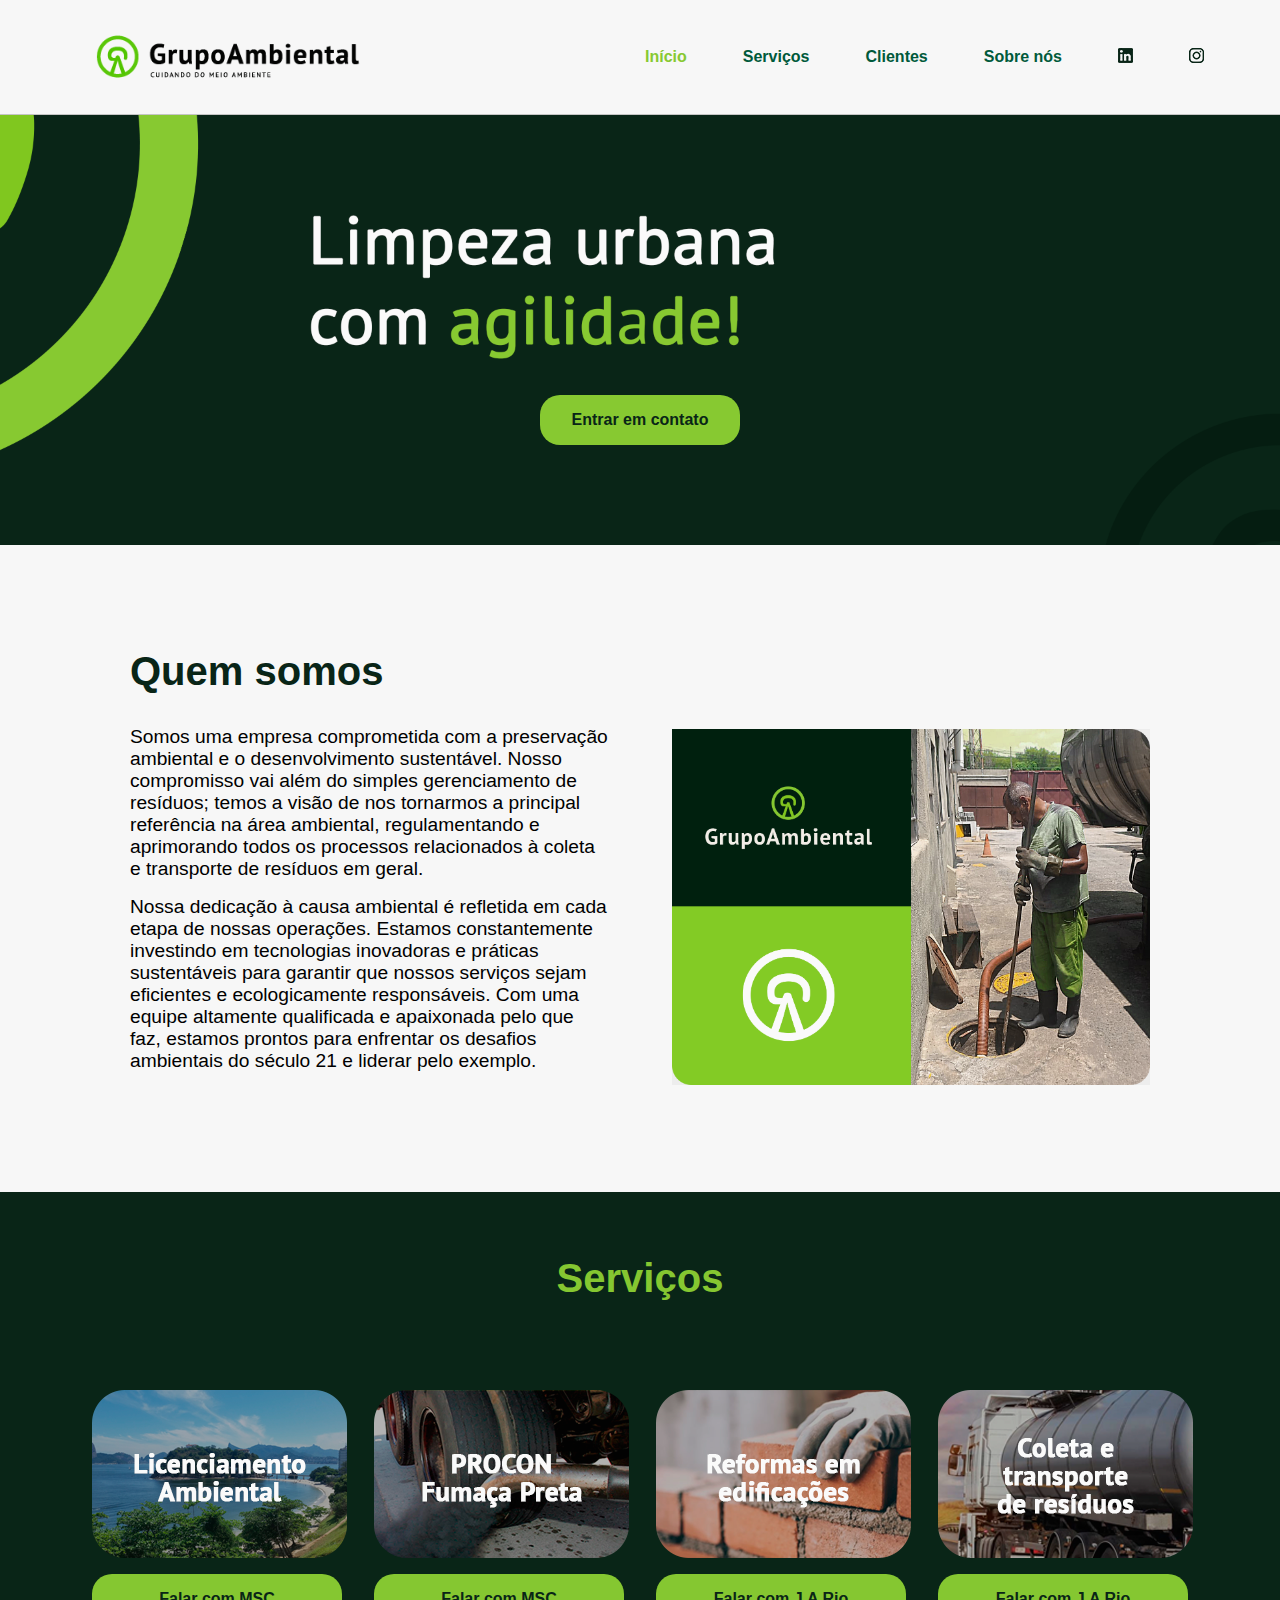
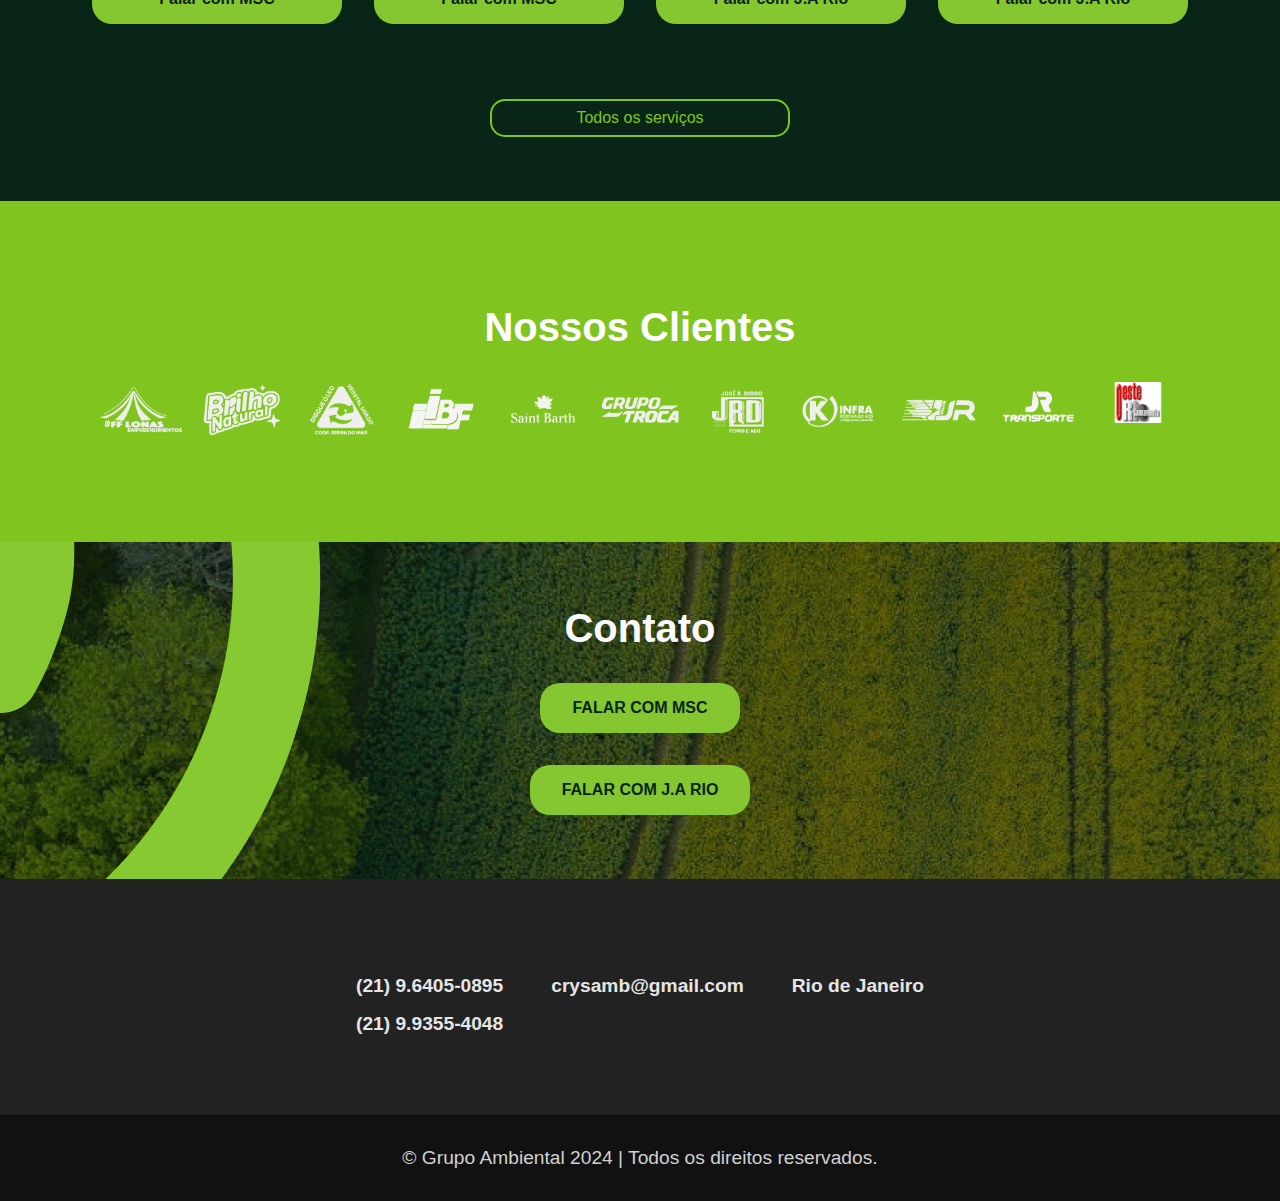
==== commit 3139413a: "colocando tudo na main" ====
--- a/index.html
+++ b/index.html
@@ -82,7 +82,7 @@
           <figure>
             <img src="./assets/img/info/serviço1.png" alt="">
           </figure>
-          
+
           <a href="https://bit.ly/3y4d1Cp"><i class="fa-brands fa-whatsapp"></i>Falar com MSC</a>
         </div>
 
@@ -110,7 +110,7 @@
           <a href="#"><i class="fa-brands fa-whatsapp"></i>Falar com J.A Rio</a>
         </div>
 
-        
+
       </div>
       <a class="outline-btn" href="./assets/pages/servicos.html">Todos os serviços</a>
     </div>
@@ -151,12 +151,15 @@
           <li class="clientes-item">
             <img src="./assets/img/info/logo10.png" alt="Logo Cliente">
           </li>
+          <li class="clientes-item">
+            <img src="./assets/img/info/logooeste.png" alt="Logo Cliente">
+          </li>
         </ul>
       </div>
     </div>
   </section>
-  
-  
+
+
 
   <section class="contato" id="contato">
     <div class="contato-container">
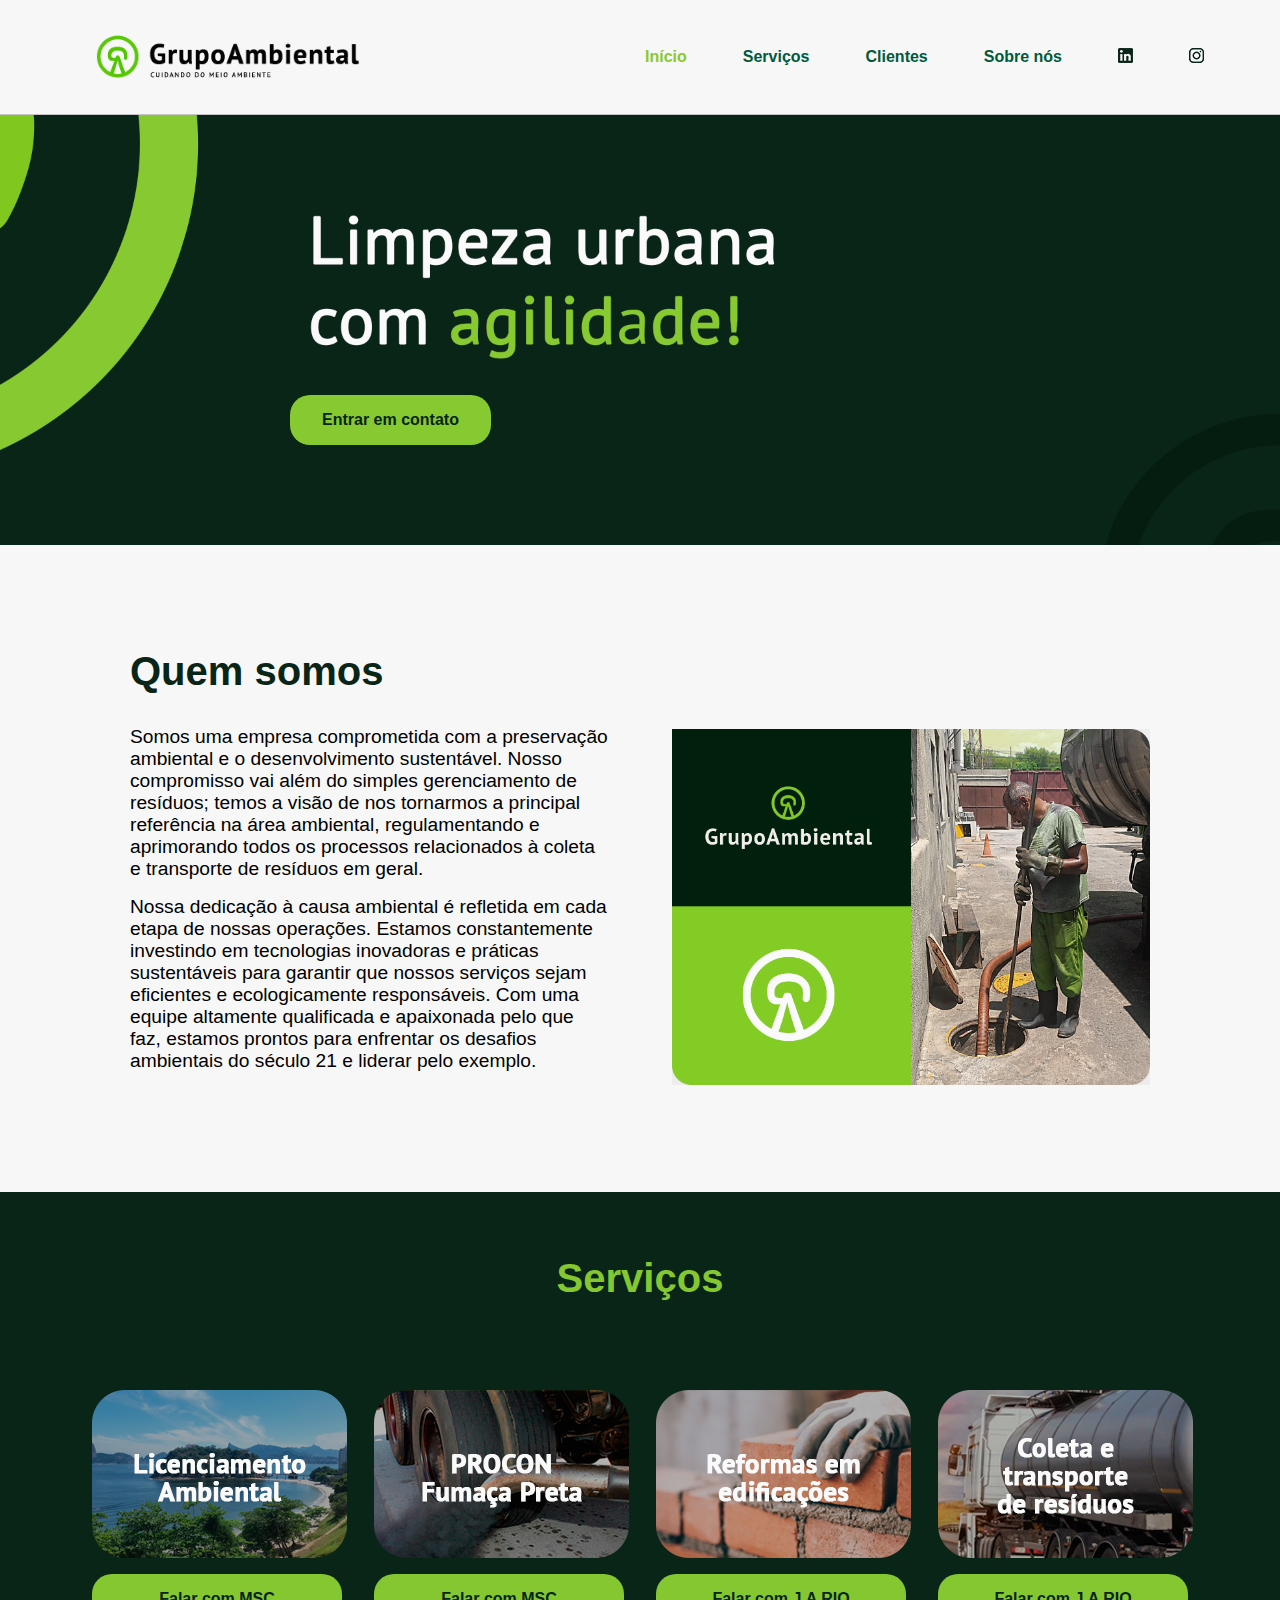
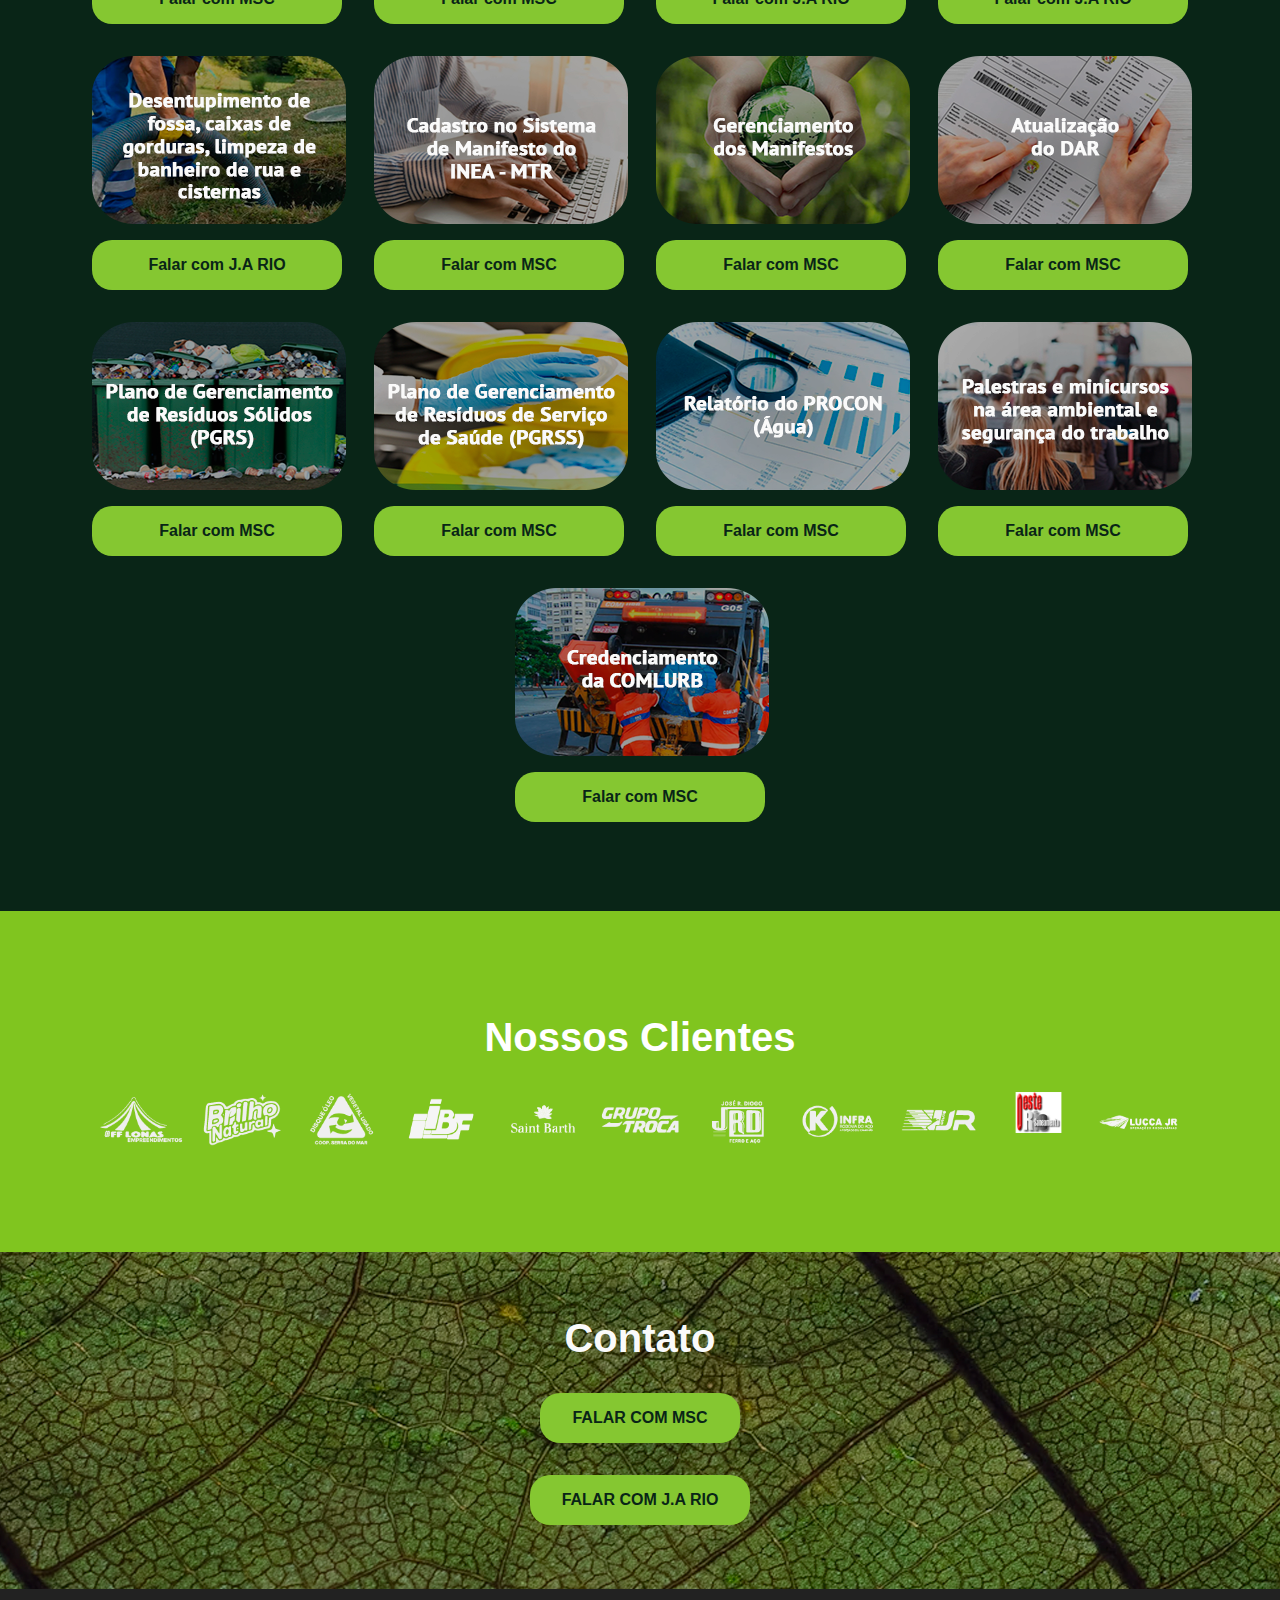
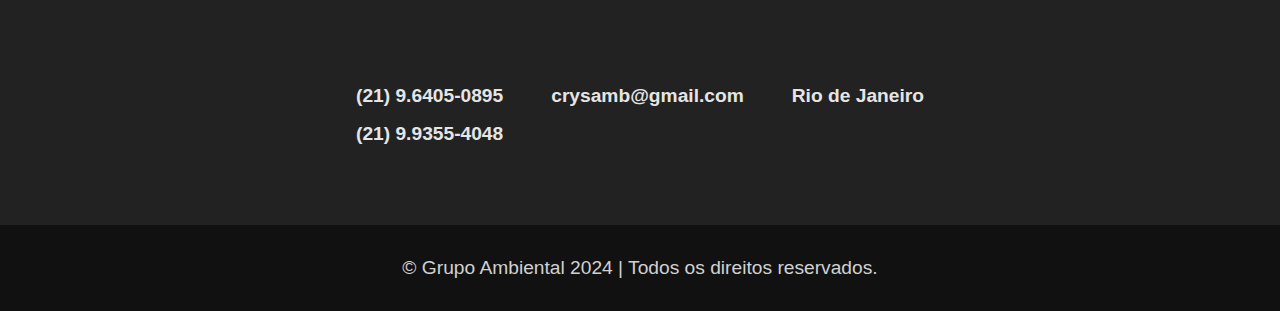
==== commit 528d20e5: "entregarquinta" ====
--- a/index.html
+++ b/index.html
@@ -80,39 +80,110 @@
 
         <div class="serv-item">
           <figure>
-            <img src="./assets/img/info/serviço1.png" alt="">
-          </figure>
-
-          <a href="https://bit.ly/3y4d1Cp"><i class="fa-brands fa-whatsapp"></i>Falar com MSC</a>
+          <img class="img1" src="./assets/img/info/serviço1.png" alt="">
+          </figure>
+
+          <a class="botaoa" href="https://bit.ly/3y4d1Cp"><i class="fa-brands fa-whatsapp"></i>Falar com MSC</a>
         </div>
 
         <div class="serv-item">
           <figure>
             <img src="./assets/img/info/serviço2.png" alt="">
           </figure>
-          <div class="servico-foto"></div>
-          <a href="#"><i class="fa-brands fa-whatsapp"></i>Falar com MSC</a>
+
+          <a class="botaoa" href="https://bit.ly/3y4d1Cp"><i class="fa-brands fa-whatsapp"></i>Falar com MSC</a>
         </div>
 
         <div class="serv-item">
           <figure>
             <img src="./assets/img/info/serviço3.png" alt="">
           </figure>
-          <div class="servico-foto"></div>
-          <a href="#"><i class="fa-brands fa-whatsapp"></i>Falar com J.A Rio</a>
+
+          <a href="https://bit.ly/3UNUGT0"><i class="fa-brands fa-whatsapp"></i>Falar com J.A RIO</a>
         </div>
 
         <div class="serv-item">
           <figure>
             <img src="./assets/img/info/serviço4.png" alt="">
           </figure>
-          <div class="servico-foto"></div>
-          <a href="#"><i class="fa-brands fa-whatsapp"></i>Falar com J.A Rio</a>
-        </div>
-
-
-      </div>
-      <a class="outline-btn" href="./assets/pages/servicos.html">Todos os serviços</a>
+
+          <a href="https://bit.ly/3UNUGT0"><i class="fa-brands fa-whatsapp"></i>Falar com J.A RIO</a>
+        </div>
+
+        <div class="serv-item">
+          <figure>
+            <img src="./assets/img/info/serviço13.png" alt="">
+          </figure>
+
+          <a href="https://bit.ly/3UNUGT0"><i class="fa-brands fa-whatsapp"></i>Falar com J.A RIO</a>
+        </div>
+
+        <div class="serv-item">
+          <figure>
+            <img src="./assets/img/info/serviço6.png" alt="">
+          </figure>
+
+          <a class="botaoa" href="https://bit.ly/3y4d1Cp"><i class="fa-brands fa-whatsapp"></i>Falar com MSC</a>
+        </div>
+
+        <div class="serv-item">
+          <figure>
+            <img src="./assets/img/info/serviço7.png" alt="">
+          </figure>
+
+          <a class="botaoa" href="https://bit.ly/3y4d1Cp"><i class="fa-brands fa-whatsapp"></i>Falar com MSC</a>
+        </div>
+
+        <div class="serv-item">
+          <figure>
+            <img src="./assets/img/info/serviço8.png" alt="">
+          </figure>
+
+          <a class="botaoa" href="https://bit.ly/3y4d1Cp"><i class="fa-brands fa-whatsapp"></i>Falar com MSC</a>
+        </div>
+
+        <div class="serv-item">
+          <figure>
+            <img src="./assets/img/info/serviço9.png" alt="">
+          </figure>
+
+          <a class="botaoa" href="https://bit.ly/3y4d1Cp"><i class="fa-brands fa-whatsapp"></i>Falar com MSC</a>
+        </div>
+
+        <div class="serv-item">
+          <figure>
+            <img src="./assets/img/info/serviço10.png" alt="">
+          </figure>
+
+          <a class="botaoa" href="https://bit.ly/3y4d1Cp"><i class="fa-brands fa-whatsapp"></i>Falar com MSC</a>
+        </div>
+
+        <div class="serv-item">
+          <figure>
+            <img src="./assets/img/info/serviço11.png" alt="">
+          </figure>
+
+          <a class="botaoa" href="https://bit.ly/3y4d1Cp"><i class="fa-brands fa-whatsapp"></i>Falar com MSC</a>
+        </div>
+
+        <div class="serv-item">
+          <figure>
+            <img src="./assets/img/info/serviço12.png" alt="">
+          </figure>
+
+          <a class="botaoa" href="https://bit.ly/3y4d1Cp"><i class="fa-brands fa-whatsapp"></i>Falar com MSC</a>
+        </div>
+
+        <div class="serv-item">
+          <figure>
+            <img src="./assets/img/info/serviço5.png" alt="">
+          </figure>
+
+          <a class="botaoa" href="https://bit.ly/3y4d1Cp"><i class="fa-brands fa-whatsapp"></i>Falar com MSC</a>
+        </div>
+
+
+      </div>
     </div>
   </section>
 
@@ -149,17 +220,15 @@
             <img src="./assets/img/info/logo9.png" alt="Logo Cliente">
           </li>
           <li class="clientes-item">
-            <img src="./assets/img/info/logo10.png" alt="Logo Cliente">
-          </li>
-          <li class="clientes-item">
             <img src="./assets/img/info/logooeste.png" alt="Logo Cliente">
           </li>
+          <li class="clientes-item">
+            <img src="./assets/img/info/logo11.png" alt="Logo Cliente">
+          </li>
         </ul>
       </div>
     </div>
   </section>
-
-
 
   <section class="contato" id="contato">
     <div class="contato-container">
@@ -207,4 +276,4 @@
   <script type="module" src="./assets/js/script.js" defer></script>
 </body>
 
-</html>+</html>
--- a/assets/css/style.css
+++ b/assets/css/style.css
@@ -90,8 +90,6 @@
 
 .banner-bg {
   display: flex;
-  /* flex-wrap: wrap; */
-  /* text-align: center; */
   position: relative;
   height: 430px;
 }
@@ -104,7 +102,6 @@
   background-position: center;
   position: absolute;
   top: 0;
-  /* width: 100%; */
   left: 0;
   bottom: 0;
   right: 0;
@@ -113,8 +110,6 @@
 
 .banner-container {
   position: relative;
-  /* width: 1200px; */
-  /* height: 370px; */
   margin: 0 auto;
   text-align: left;
 }
@@ -124,8 +119,6 @@
   flex-direction: column;
   justify-content: center;
   color: white;
-  /* width: 450px; */
-  /* padding: 1.5rem; */
   height: 100%;
   text-align: center;
 }
@@ -142,19 +135,18 @@
   padding: 1rem 2rem;
   border-radius: 20px;
   font-weight: 600;
-  /* font-size: 16px; */
   margin-top: 180px;
-  /* margin-left: 235px; */
-  text-align: center;
+  text-align: center;
+  margin-left: calc(0% - 350px); /* Ajuste a margem esquerda para centrar o botão */
   transition: .3s;
   align-self: flex-start;
 }
 
-
-.banner-bg a:hover {
-  background-color: rgb(233, 225, 220);
-}
-
+@media (max-width: 600px) {
+  .banner-content a {
+    margin-left: calc(0% - 40px); /* Ajuste a margem esquerda para centrar o botão em dispositivos móveis */
+  }
+}
 
 .sobre {
   padding: 4rem 0;
@@ -193,7 +185,6 @@
 
 .sobre-content img {
   width: 100%;
-  /* height: 400px; */
 }
 
 .servicos {
@@ -262,10 +253,10 @@
 }
 
 .outline-btn {
-  background: none; /* Removido o preenchimento */
-  border: 2px solid #80c51f; /* Adicionado contorno */
-  color: #80c51f; /* Cor do texto */
-  padding: 0.5rem 1rem; /* Ajuste de espaçamento interno */
+  background: none;
+  border: 2px solid #80c51f;
+  color: #80c51f;
+  padding: 0.5rem 1rem;
   cursor: pointer;
   border-radius: 15px;
   width: 300px;
@@ -274,39 +265,43 @@
 }
 
 .outline-btn:hover {
-  background: #80c51f; /* Adiciona preenchimento ao passar o mouse */
-  color: white; /* Altera a cor do texto ao passar o mouse */
-}
-
-.clientes {
-  text-align: center;
   background: #80c51f;
   color: white;
-  position: relative; /* Adicionado para posicionar as setas */
+}
+
+.clientes {
+  text-align: center;
+  background: #80c51f;
+  color: white;
+  position: relative;
   padding: 40px;
 }
 
 .clientes-container {
-  max-width: 90%; /* Reduzindo a largura para 70% */
+  max-width: 90%;
   margin: 0 auto;
   padding: 4rem 0;
-  position: relative; /* Adicionado para posicionar as setas */
-}
-
+  position: relative;
+}
 
 .clientes ul {
   display: flex;
   flex-wrap: nowrap;
   gap: 1rem;
-  justify-content: flex-start; /* Alterado para alinhar as logos à esquerda */
-}
-
-.clientes-item{
+  justify-content: flex-start;
+}
+
+.clientes-item {
+  width: 200px;
+}
+
+.clientes-item img {
   width: 200px; 
+  height: auto; 
 }
 
 .contato {
-  background-image: url("../img/info/bannercontato.png");
+  background-image: url("../img/folhagrupoaa.png");
 }
 
 .contato-container {
@@ -412,6 +407,11 @@
   .sobre-content {
     grid-template-columns: 1fr;
   }
+
+  .clientes-item img {
+    width: 400px; 
+  }
+
   .clientes-lista {
     overflow-x: auto;
   }
@@ -431,7 +431,7 @@
     visibility: hidden;
     overflow-y: hidden;
   }
-  #nav.active #menu{
+  #nav.active #menu {
     height: calc(100vh - 114px);
     visibility: visible;
     overflow-y: auto;
@@ -462,7 +462,6 @@
     height: 2px;
     background-color: currentColor;
     margin-top: 5px;
-    
   }
   #nav.active #hamburguer {
     transform: rotate(90deg);
@@ -473,4 +472,4 @@
   .banner-bg {
     height: 153;
   }
-}+}
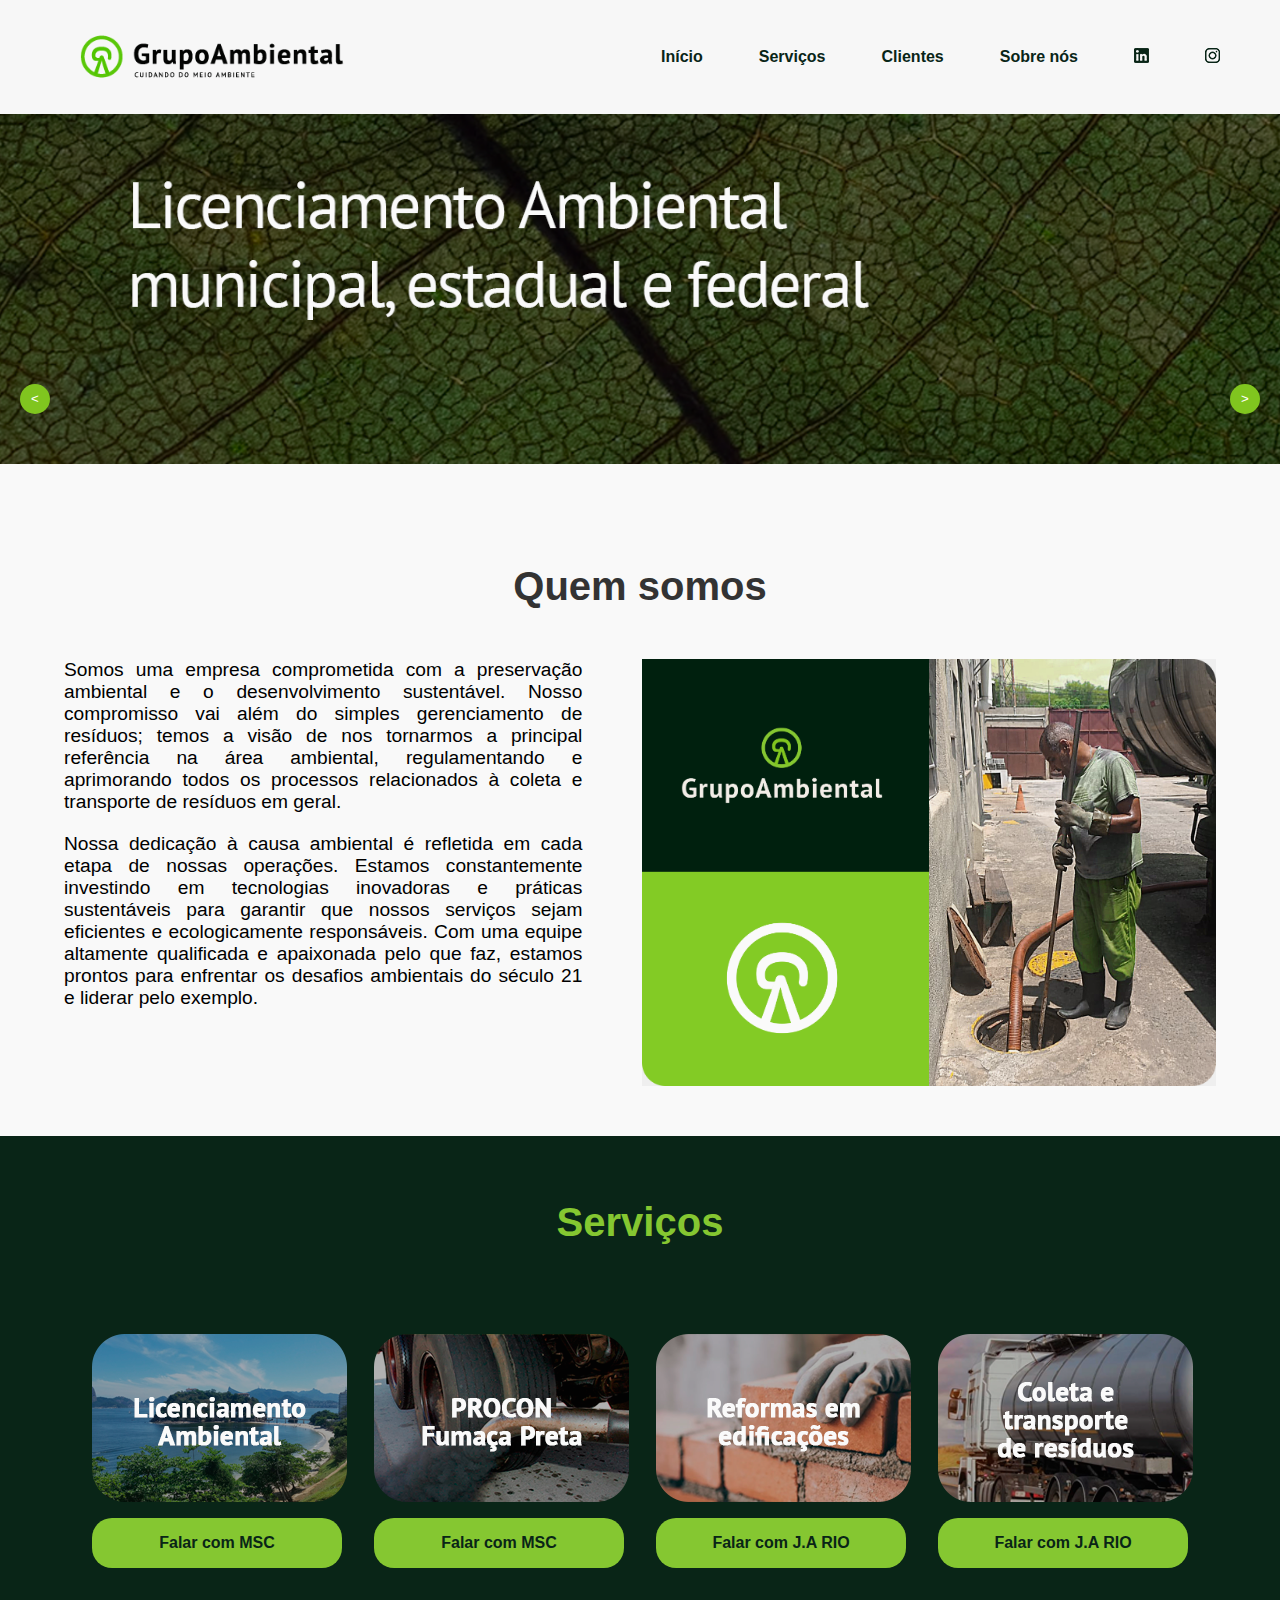
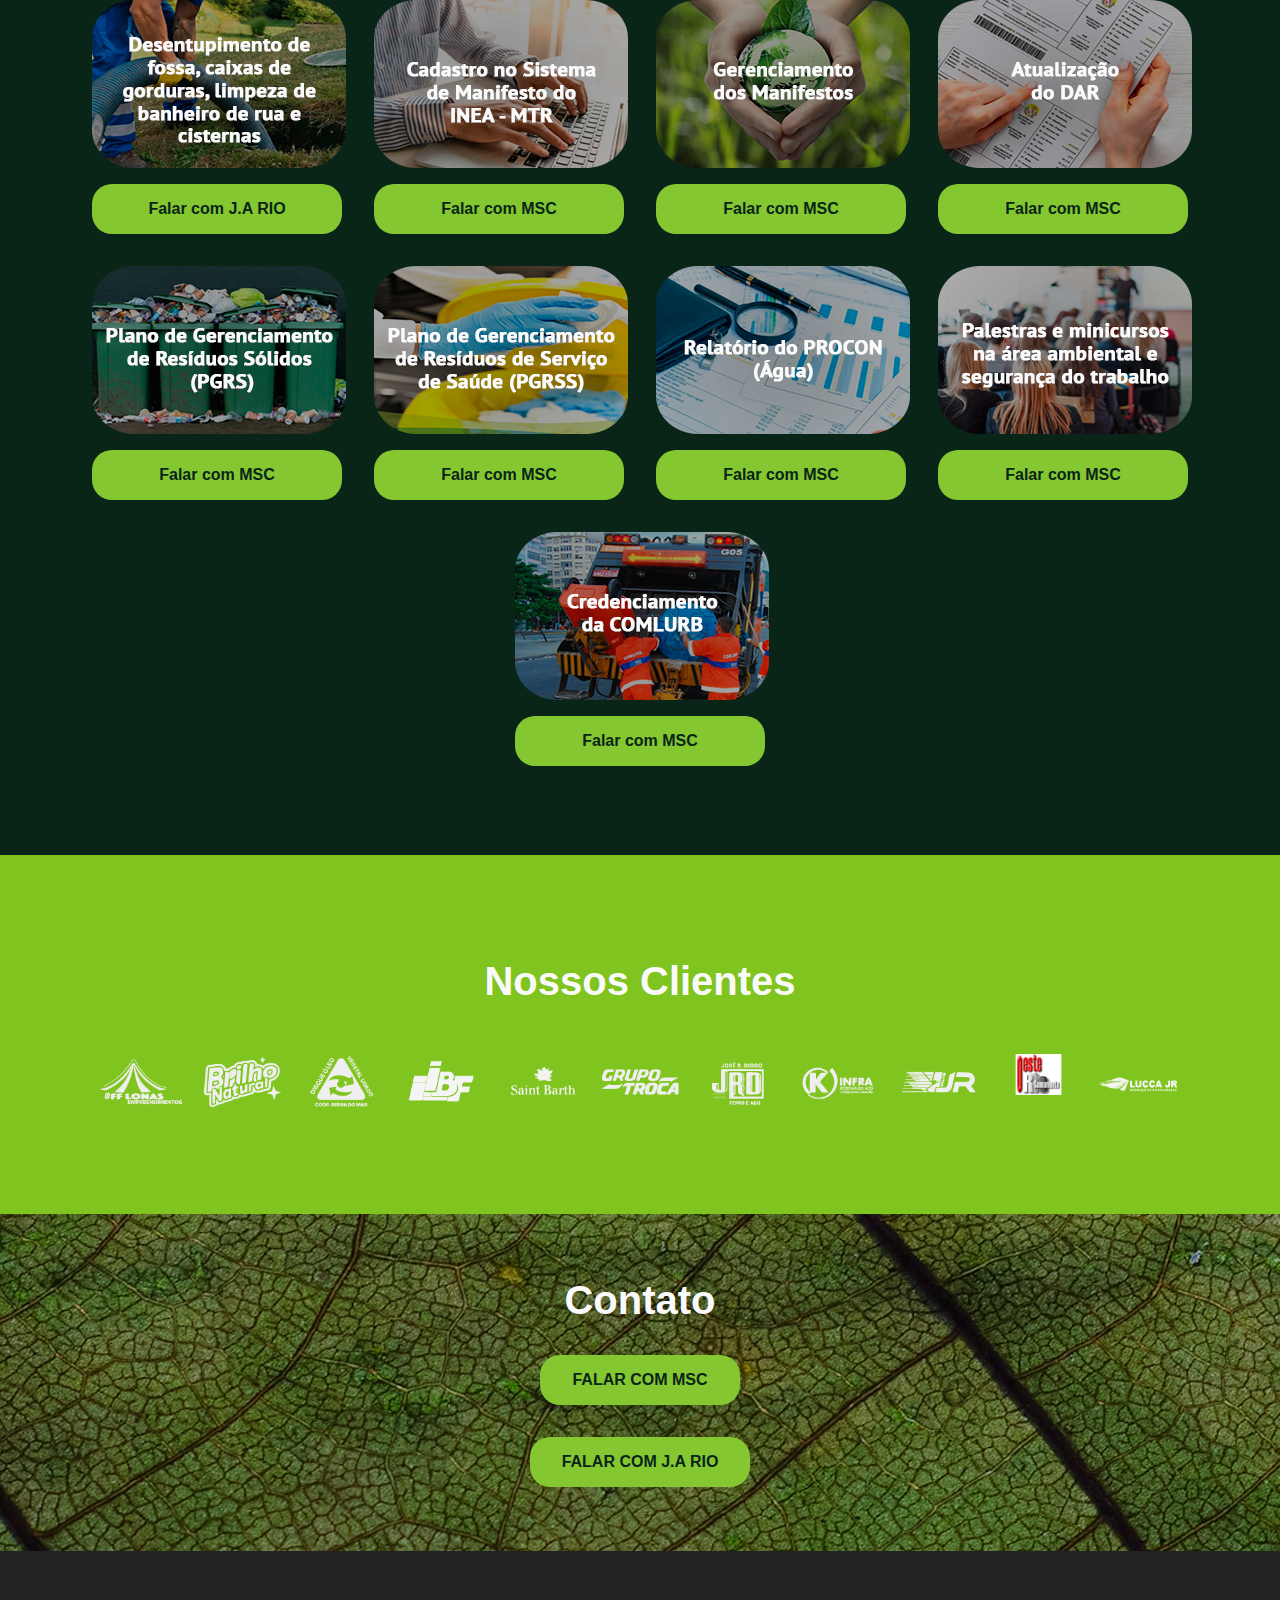
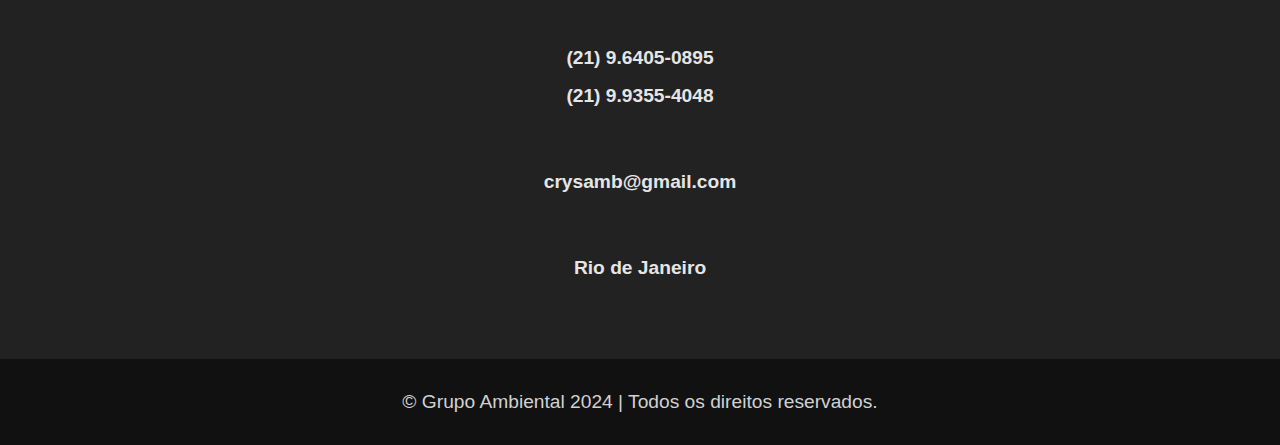
==== commit 0a5c3b54: "site finalizado" ====
--- a/index.html
+++ b/index.html
@@ -14,39 +14,41 @@
 
   <header class="header">
     <nav class="header-nav">
-      <a href="./">
+      <a href="./index.html">
         <img class="logo" src="./assets/img/01.png" alt="Logo">
       </a>
-      <nav id="nav">
-        <button id="btn-mobile">Menu
-          <span id="hamburguer"></span>
-        </button>
-        <ul id="menu">
-          <li><a href="./" class="ativo">Início</a></li>
+      <nav data-menu="suave">
+        <ul class="nav">
+          <li><a href="./index.html">Início</a></li>
           <li><a href="./assets/pages/servicos.html">Serviços</a></li>
           <li><a href="./assets/pages/clientes.html">Clientes</a></li>
           <li><a href="./assets/pages/sobre-nos.html">Sobre nós</a></li>
           <li>
             <a href="">
-              <img src="./assets/img/info/linkedin.png" alt="linedkin">
+              <img src="./assets/img/info/linkedin.png" alt="linkedin">
             </a>
           </li>
           <li>
             <a href="https://www.instagram.com/grupoambientalrj">
-              <img src="./assets/img/info/insta.png" alt="linedkin">
+              <img src="./assets/img/info/insta.png" alt="instagram">
             </a>
           </li>
         </ul>
       </nav>
     </nav>
-  </header>
-
+  </header>  
+  
   <section class="banner-bg" id="inicio">
+
     <div class="banner-container">
-      <div class="banner-content">
-        <a href="#"><i class="fa-brands fa-whatsapp"></i>Entrar em contato</a>
-      </div>
-    </div>
+      <div class="banner" id="banner1"></div>
+      <div class="banner" id="banner2"></div>
+      <div class="banner" id="banner3"></div>
+      <div class="banner" id="banner4"></div>
+    </div>
+    <button id="prevBtn">&lt;</button>
+    <button id="nextBtn">&gt;</button>
+
   </section>
 
   <main class="sobre" id="sobre">
@@ -66,7 +68,7 @@
         </div>
 
         <figure>
-          <img src="./assets/img/info/foto24.png" alt="imagem 2">
+          <img class="imgsobrenos" src="./assets/img/info/foto24.png" alt="imagem 2">
         </figure>
       </div>
     </div>
@@ -189,7 +191,7 @@
 
   <section class="clientes">
     <div class="clientes-container">
-      <h1 class="titulo">Nossos Clientes</h1>
+      <h1 class="titulo2">Nossos Clientes</h1>
       <div class="clientes-lista">
         <ul id="clientes-carousel">
           <li class="clientes-item">
--- a/assets/css/style.css
+++ b/assets/css/style.css
@@ -11,6 +11,77 @@
   background-color: #f7f7f7;
 }
 
+.banner-container {
+  position: relative;
+  width: 100%;
+  height: 430px; /* Defina uma altura para os banners */
+  overflow: hidden;
+}
+
+.banner {
+  position: absolute;
+  top: 0;
+  left: 0;
+  width: 100%;
+  height: 100%;
+  background-size: cover; /* Ajusta o tamanho da imagem para cobrir todo o contêiner */
+  background-position: center; /* Centraliza a imagem dentro do contêiner */
+  display: none;
+}
+
+.active {
+  display: block;
+}
+
+
+.banner#banner1 {
+  background-image: url('../img/info/banner01.png');
+}
+
+.banner#banner2 {
+  background-image: url('../img/info/banner02.png');
+}
+
+.banner#banner3 {
+  background-image: url('../img/info/banner03.png');
+}
+
+.banner#banner4 {
+  background-image: url('../img/info/banner04.png');
+}
+
+.active {
+  display: block;
+}
+
+button {
+  position: absolute;
+  top: 50%;
+  transform: translateY(-50%);
+  width: 30px;
+  height: 30px;
+  background-color: #ccc;
+  border: none;
+  cursor: pointer;
+}
+
+#prevBtn {
+  margin-top: 110px;
+  left: 20px;
+  border-radius: 20px;
+  background-color: #80c51f;
+  color: white;
+}
+
+#nextBtn {
+  margin-top: 110px;
+  right: 20px;
+  border-radius: 20px;
+  background-color: #80c51f;
+  color: white;
+}
+
+
 a {
   text-decoration: none;
   display: block;
@@ -40,10 +111,6 @@
   line-height: 1.5;
 }
 
-.header {
-  border-bottom: 1px solid rgba(0, 0, 0, 0.2);
-}
-
 .header-nav {
   max-width: 1200px;
   margin: 0 auto;
@@ -51,14 +118,9 @@
   flex-wrap: wrap;
   justify-content: space-between;
   align-items: center;
-  padding: 0 1rem;
-}
-
-.logo {
-  width: 80%;
-}
-
-#menu {
+}
+
+.header ul {
   display: flex;
   flex-wrap: wrap;
   justify-content: center;
@@ -66,6 +128,46 @@
   gap: 1rem;
 }
 
+.logo {
+  width: 80%;
+}
+
+.nav li a {
+  padding: 10px 20px;
+  color: #092517;
+  font-weight: bold;
+}
+
+.nav li a:hover {
+  color: #87c931;
+}
+
+nav li a.ativo {
+  color: #87c931;
+}
+
+
+#menu {
+  display: block;
+  position: fixed; /* Altere para 'fixed' para fixar o menu no topo */
+  top: 0; /* Alinhar o menu no topo */
+  right: 1rem; /* Alinhar o menu no lado direito */
+  background-color: #f7f7f7;
+  width: auto; /* Remover largura fixa */
+  padding: 1rem 0; /* Adicionar espaçamento interno */
+  border-bottom: 2px solid rgba(0, 0, 0, 0.08); /* Adicionar borda na parte inferior */
+  z-index: 100; /* Certificar-se de que o menu esteja acima dos outros elementos */
+  visibility: hidden; /* Esconder o menu por padrão */
+  overflow-y: hidden; /* Esconder a barra de rolagem vertical por padrão */
+  transition: .6s;
+}
+
+#nav.active #menu {
+  height: calc(100vh - 114px);
+  visibility: visible; /* Tornar o menu visível quando o botão é clicado */
+  overflow-y: auto; /* Permitir rolagem vertical quando necessário */
+}
+
 #menu li a {
   padding: 10px 20px;
   color: #005a3b;
@@ -91,12 +193,11 @@
 .banner-bg {
   display: flex;
   position: relative;
-  height: 430px;
+  height: 100%
 }
 
 .banner-bg::before {
   content: '';
-  background-image: url('../img/info/foto23.png');
   background-size: 100%;
   background-repeat: no-repeat;
   background-position: center;
@@ -142,50 +243,108 @@
   align-self: flex-start;
 }
 
-@media (max-width: 600px) {
+@media (max-width: 600px-900px) {
   .banner-content a {
     margin-left: calc(0% - 40px); /* Ajuste a margem esquerda para centrar o botão em dispositivos móveis */
   }
+
+  .banner#banner1 {
+    background-image: url('../img/info/banner01.png');
+  }
+  
+  .banner#banner2 {
+    background-image: url('../img/info/banner02.png');
+  }
+  
+  .banner#banner3 {
+    background-image: url('../img/info/banner03.png');
+  }
+  
+  .banner#banner4 {
+    background-image: url('../img/info/banner04.png');
+  }
 }
 
 .sobre {
-  padding: 4rem 0;
+  background-color: #f9f9f9;
+  padding: 50px 0;
 }
 
 .sobre-container {
-  max-width: 1100px;
-  padding: 40px;
-  margin: 0 auto;
-}
-
-.sobre-container .titulo {
-  color: #092517;
-}
-
-.subt::after {
-  content: '';
-  display: block;
-  width: 50%;
-  height: 2px;
-  background-color: chocolate;
-  margin: 30px auto;
+  width: 90%;
+  margin: 0 auto;
+  margin-top: 50px;
+}
+
+.titulo {
+  text-align: center;
+  margin-bottom: 50px;
+  color: #333;
 }
 
 .sobre-content {
-  display: grid;
-  grid-template-columns: 1fr 1fr;
-  flex-wrap: wrap;
-  gap: 4rem;
-  align-items: center;
+  display: flex;
+  flex-direction: column;
+  gap: 60px;
+}
+
+.sobre-item {
+  text-align: justify;
 }
 
 .sobre-item p {
-  margin-bottom: 1rem;
-}
-
-.sobre-content img {
-  width: 100%;
-}
+  margin-bottom: 20px;
+}
+
+.sobre-item figure {
+  text-align: center;
+}
+
+.sobre-item img {
+  max-width: 100%;
+  height: auto;
+}
+
+.imgsobrenos{
+  width: 110%;
+}
+
+.sobre-content {
+  grid-template-columns: 1fr;
+}
+
+@media screen and (min-width: 768px) {
+  .sobre-content {
+    flex-direction: row;
+    justify-content: space-between;
+  }
+
+  .sobre-item {
+    flex: 0 0 50%;
+  }
+}
+
+@media screen and (min-width: 992px) {
+  .sobre-item {
+    flex: 0 0 45%;
+  }
+}
+
+
+.titulo {
+  text-align: center;
+  margin-bottom: 50px;
+  color: #333;
+}
+
+.titulo2 {
+  text-align: center;
+  margin-bottom: 50px;
+  color: #fafafa;
+  font-size: 2.5rem;
+  
+}
+
 
 .servicos {
   background: #092517;
@@ -387,25 +546,51 @@
   margin: 0 auto;
 }
 
+
 @media (max-width: 900px) {
+
   .banner-bg {
-    height: 337px;
-  }
+    height: 350px;
+  }
+
+  .banner#banner1 {
+    background-image: url('../img/info/01responsivo.png');
+  }
+  
+  .banner#banner2 {
+    background-image: url('../img/info/02responsivo.png');
+  }
+  
+  .banner#banner3 {
+    background-image: url('../img/info/03responsivo.png');
+  }
+  
+  .banner#banner4 {
+    background-image: url('../img/info/04responsivo.png');
+  }
+
   .header-nav {
-    flex-wrap: nowrap;
-  }
-  #nav {
-    border: 2px solid;
-    border-radius: 5px;
-  }
+    flex-wrap: wrap;
+    justify-content: center;
+    justify-content: space-around;
+  }
+  .nav {
+    align-items: center;
+    gap: 1rem;
+  }
+  .logo {
+    width: 80%;
+  }
+  .nav li a {
+    padding: 10px 0;
+  }
+}
+
   .banner-container {
-    height: 268px;
+    height: 350px;
   }
   .footer-contato {
     flex-direction: column;
-  }
-  .sobre-content {
-    grid-template-columns: 1fr;
   }
 
   .clientes-item img {
@@ -466,7 +651,6 @@
   #nav.active #hamburguer {
     transform: rotate(90deg);
   }
-}
 
 @media (max-width: 400px) {
   .banner-bg {
